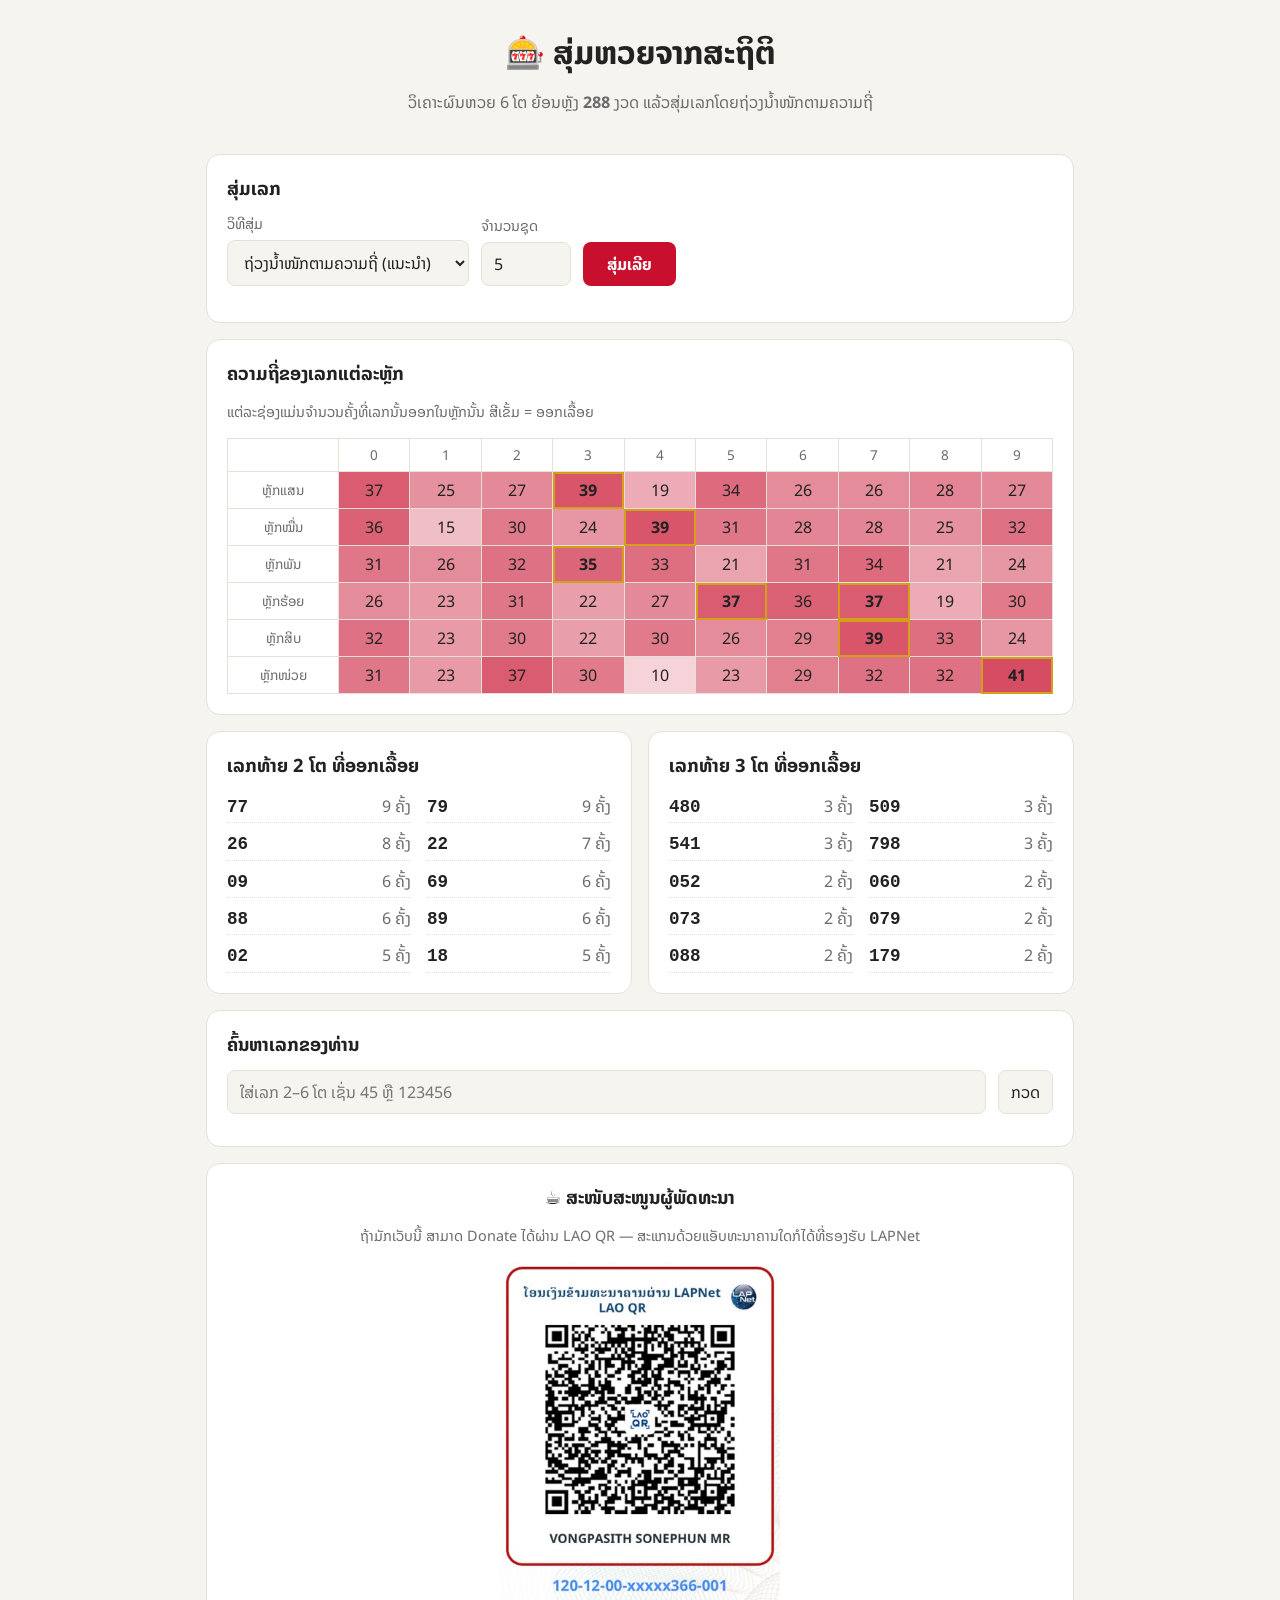
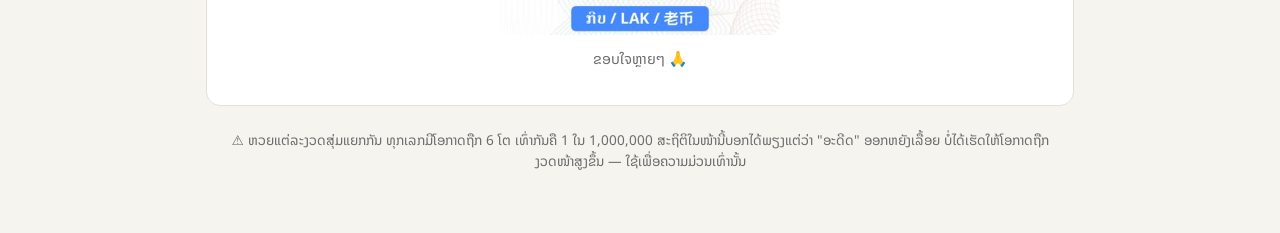
==== index.html @ ece2d4e1 "Remove in-page result editing Co-Authored-By: Claude Opus 5.5 <noreply@anthropic.com>" ====
<!doctype html>
<html lang="lo">
<head>
  <meta charset="utf-8">
  <meta name="viewport" content="width=device-width, initial-scale=1">
  <title>ສຸ່ມຫວຍຈາກສະຖິຕິ</title>
  <link rel="preconnect" href="https://fonts.googleapis.com">
  <link rel="stylesheet" href="https://fonts.googleapis.com/css2?family=Noto+Sans+Lao:wght@400;700&display=swap">
  <link rel="stylesheet" href="style.css?v=202610221130">
</head>
<body>
  <header>
    <h1>🎰 ສຸ່ມຫວຍຈາກສະຖິຕິ</h1>
    <p class="sub">ວິເຄາະຜົນຫວຍ 6 ໂຕ ຍ້ອນຫຼັງ <b id="drawCount">0</b> ງວດ ແລ້ວສຸ່ມເລກໂດຍຖ່ວງນ້ຳໜັກຕາມຄວາມຖີ່</p>
  </header>

  <main>
    <section class="card">
      <h2>ສຸ່ມເລກ</h2>
      <div class="controls">
        <label>ວິທີສຸ່ມ
          <select id="mode">
            <option value="weighted">ຖ່ວງນ້ຳໜັກຕາມຄວາມຖີ່ (ແນະນຳ)</option>
            <option value="hot">ເລກຮ້ອນ (ເນັ້ນເລກທີ່ອອກເລື້ອຍ)</option>
            <option value="cold">ເລກເຢັນ (ເນັ້ນເລກທີ່ບໍ່ຄ່ອຍອອກ)</option>
            <option value="uniform">ສຸ່ມລ້ວນ (ບໍ່ໃຊ້ສະຖິຕິ)</option>
          </select>
        </label>
        <label>ຈຳນວນຊຸດ
          <input id="count" type="number" min="1" max="50" value="5">
        </label>
        <button id="generate" class="primary">ສຸ່ມເລີຍ</button>
      </div>
      <div id="results" class="results"></div>
    </section>

    <section class="card">
      <h2>ຄວາມຖີ່ຂອງເລກແຕ່ລະຫຼັກ</h2>
      <p class="hint">ແຕ່ລະຊ່ອງແມ່ນຈຳນວນຄັ້ງທີ່ເລກນັ້ນອອກໃນຫຼັກນັ້ນ ສີເຂັ້ມ = ອອກເລື້ອຍ</p>
      <div class="table-wrap"><table id="heatmap"></table></div>
    </section>

    <section class="grid2">
      <div class="card">
        <h2>ເລກທ້າຍ 2 ໂຕ ທີ່ອອກເລື້ອຍ</h2>
        <ol id="top2" class="toplist"></ol>
      </div>
      <div class="card">
        <h2>ເລກທ້າຍ 3 ໂຕ ທີ່ອອກເລື້ອຍ</h2>
        <ol id="top3" class="toplist"></ol>
      </div>
    </section>

    <section class="card">
      <h2>ຄົ້ນຫາເລກຂອງທ່ານ</h2>
      <div class="controls">
        <input id="lookup" inputmode="numeric" maxlength="6" placeholder="ໃສ່ເລກ 2–6 ໂຕ ເຊັ່ນ 45 ຫຼື 123456">
        <button id="lookupBtn">ກວດ</button>
      </div>
      <div id="lookupResult" class="lookup"></div>
    </section>

    <section class="card donate">
      <h2>☕ ສະໜັບສະໜູນຜູ້ພັດທະນາ</h2>
      <p class="hint">ຖ້າມັກເວັບນີ້ ສາມາດ Donate ໄດ້ຜ່ານ LAO QR — ສະແກນດ້ວຍແອັບທະນາຄານໃດກໍໄດ້ທີ່ຮອງຮັບ LAPNet</p>
      <img src="img/donate-qr.png" alt="QR Donate - VONGPASITH SONEPHUN (BCEL, LAK)" width="384" height="511" loading="lazy">
      <p class="hint">ຂອບໃຈຫຼາຍໆ 🙏</p>
    </section>

    <p class="disclaimer">
      ⚠️ ຫວຍແຕ່ລະງວດສຸ່ມແຍກກັນ ທຸກເລກມີໂອກາດຖືກ 6 ໂຕ ເທົ່າກັນຄື 1 ໃນ 1,000,000
      ສະຖິຕິໃນໜ້ານີ້ບອກໄດ້ພຽງແຕ່ວ່າ "ອະດີດ" ອອກຫຍັງເລື້ອຍ ບໍ່ໄດ້ເຮັດໃຫ້ໂອກາດຖືກງວດໜ້າສູງຂຶ້ນ — ໃຊ້ເພື່ອຄວາມມ່ວນເທົ່ານັ້ນ
    </p>
  </main>

  <script src="data.js?v=202610221130"></script>
  <script src="app.js?v=202610221130"></script>
</body>
</html>
---- style.css ----
:root {
  --bg: #f6f4ef;
  --card: #ffffff;
  --text: #222;
  --muted: #6b6b6b;
  --accent: #c8102e;
  --gold: #d4a017;
  --border: #e5e1d8;
  --heat: 200, 16, 46; /* ສີແດງ rgb ໃຊ້ກັບຕາຕະລາງຄວາມຖີ່ */
}
@media (prefers-color-scheme: dark) {
  :root {
    --bg: #15161a;
    --card: #1f2127;
    --text: #eee;
    --muted: #a0a0a0;
    --border: #33363e;
    --heat: 240, 80, 100;
  }
}

* { box-sizing: border-box; }
/* ມືຖືບໍ່ຂະຫຍາຍຕົວໜັງສືເອງຕອນໝຸນຈໍ */
html { -webkit-text-size-adjust: 100%; text-size-adjust: 100%; }
img, table { max-width: 100%; }
body {
  margin: 0;
  font-family: "Noto Sans Lao", "Phetsarath OT", system-ui, sans-serif;
  background: var(--bg);
  color: var(--text);
  line-height: 1.5;
}
header {
  text-align: center;
  padding: 32px 16px 8px;
}
h1 { margin: 0; font-size: clamp(1.4rem, 6vw, 2rem); line-height: 1.3; }
h2 { margin: 0 0 12px; font-size: 1.15rem; }
.sub, .hint { color: var(--muted); }
.hint { font-size: .9rem; }

main { max-width: 900px; margin: 0 auto; padding: 16px; }
.card {
  background: var(--card);
  border: 1px solid var(--border);
  border-radius: 14px;
  padding: 20px;
  margin-bottom: 16px;
}
.grid2 { display: grid; grid-template-columns: 1fr 1fr; gap: 16px; }
.grid2 .card { margin-bottom: 0; }
.grid2 { margin-bottom: 16px; }
@media (max-width: 640px) { .grid2 { grid-template-columns: 1fr; } }

.controls { display: flex; flex-wrap: wrap; gap: 12px; align-items: flex-end; }
.controls label { display: flex; flex-direction: column; font-size: .9rem; color: var(--muted); gap: 4px; }
select, input, textarea, button {
  font: inherit;
  font-size: 16px; /* ນ້ອຍກວ່ານີ້ iPhone ຈະຊູມໜ້າເວັບເອງຕອນແຕະຊ່ອງພິມ */
  padding: 8px 12px;
  min-height: 44px; /* ປຸ່ມໃຫຍ່ພໍໃຫ້ນິ້ວກົດງ່າຍ */
  border-radius: 8px;
  border: 1px solid var(--border);
  background: var(--bg);
  color: var(--text);
}
input[type=number] { width: 90px; }
#lookup { flex: 1; min-width: 0; }
textarea { width: 100%; font-family: ui-monospace, monospace; margin: 8px 0; }
button { cursor: pointer; }
button.primary {
  background: var(--accent);
  color: #fff;
  border: none;
  font-weight: bold;
  padding: 10px 24px;
}
button:active { transform: scale(.97); }

.results { display: grid; gap: 10px; margin-top: 16px; }
.ticket {
  display: flex;
  align-items: center;
  justify-content: space-between;
  gap: 12px;
  flex-wrap: wrap;
  padding: 12px 16px;
  border: 2px dashed var(--gold);
  border-radius: 10px;
  animation: pop .3s ease;
}
.ticket .num {
  font-family: ui-monospace, monospace;
  font-size: 2rem;
  font-weight: bold;
  letter-spacing: .25em;
  color: var(--accent);
}
.ticket .meta { font-size: .85rem; color: var(--muted); text-align: right; }
@keyframes pop { from { opacity: 0; transform: translateY(6px); } }

.table-wrap { overflow-x: auto; }
#heatmap { border-collapse: collapse; width: 100%; text-align: center; font-variant-numeric: tabular-nums; }
#heatmap th, #heatmap td { padding: 6px 4px; border: 1px solid var(--border); min-width: 36px; }
#heatmap th { font-weight: normal; color: var(--muted); font-size: .85rem; }
#heatmap td.top { outline: 2px solid var(--gold); outline-offset: -2px; font-weight: bold; }

.toplist { margin: 0; padding-left: 0; list-style: none; display: grid; grid-template-columns: repeat(2, 1fr); gap: 6px 16px; }
.toplist li { display: flex; justify-content: space-between; border-bottom: 1px dotted var(--border); padding: 2px 0; }
.toplist b { font-family: ui-monospace, monospace; font-size: 1.1rem; }
.toplist span { color: var(--muted); }

.lookup { margin-top: 12px; }
.lookup ul { margin: 6px 0; padding-left: 20px; }

.disclaimer {
  font-size: .85rem;
  color: var(--muted);
  text-align: center;
  padding: 8px 16px 32px;
}

/* ---------- ມືຖື: ຈໍແຄບ ---------- */
@media (max-width: 600px) {
  header { padding: 20px 12px 4px; }
  .sub { font-size: .9rem; }
  main { padding: 12px; }
  .card { padding: 14px; border-radius: 12px; margin-bottom: 12px; }
  .grid2 { gap: 12px; margin-bottom: 12px; }

  /* ຊ່ອງເລືອກ ແລະ ປຸ່ມ ເຕັມຄວາມກວ້າງ ກົດງ່າຍ */
  .controls { gap: 10px; }
  .controls label { flex: 1 1 140px; }
  .controls label:has(select) { flex-basis: 100%; }
  .controls label select, .controls label input { width: 100%; }
  .controls button.primary { flex: 1 1 100%; }

  /* ເລກທີ່ສຸ່ມໄດ້: ເລກໃຫຍ່ຢູ່ເທິງ ລາຍລະອຽດຢູ່ລຸ່ມ */
  .ticket { flex-direction: column; align-items: flex-start; gap: 4px; padding: 10px 12px; }
  .ticket .num { font-size: clamp(1.6rem, 9vw, 2rem); letter-spacing: .18em; }
  .ticket .meta { text-align: left; font-size: .8rem; }

  /* ຕາຕະລາງຄວາມຖີ່ 11 ຖັນ: ບີບໃຫ້ພໍດີຈໍ ບໍ່ຕ້ອງເລື່ອນຂ້າງ (ຂະໜາດຕົວເລກຕາມຄວາມກວ້າງຈໍ) */
  .table-wrap { overflow-x: hidden; margin: 0 -6px; }
  #heatmap { table-layout: fixed; width: 100%; font-size: clamp(9px, 3vw, 13px); }
  #heatmap th, #heatmap td { min-width: 0; padding: 5px 0; overflow: hidden; }
  #heatmap th:first-child { width: 13%; font-size: clamp(8px, 2.4vw, 11px); line-height: 1.15; word-break: break-word; }
  #heatmap td.top { outline-width: 1.5px; }

  .toplist { gap: 4px 12px; }
  .toplist b { font-size: 1rem; }
}

.donate { text-align: center; }
.donate img {
  display: block;
  width: 100%;
  max-width: 280px;
  height: auto;
  margin: 12px auto;
  border-radius: 12px;
  background: #fff;
}
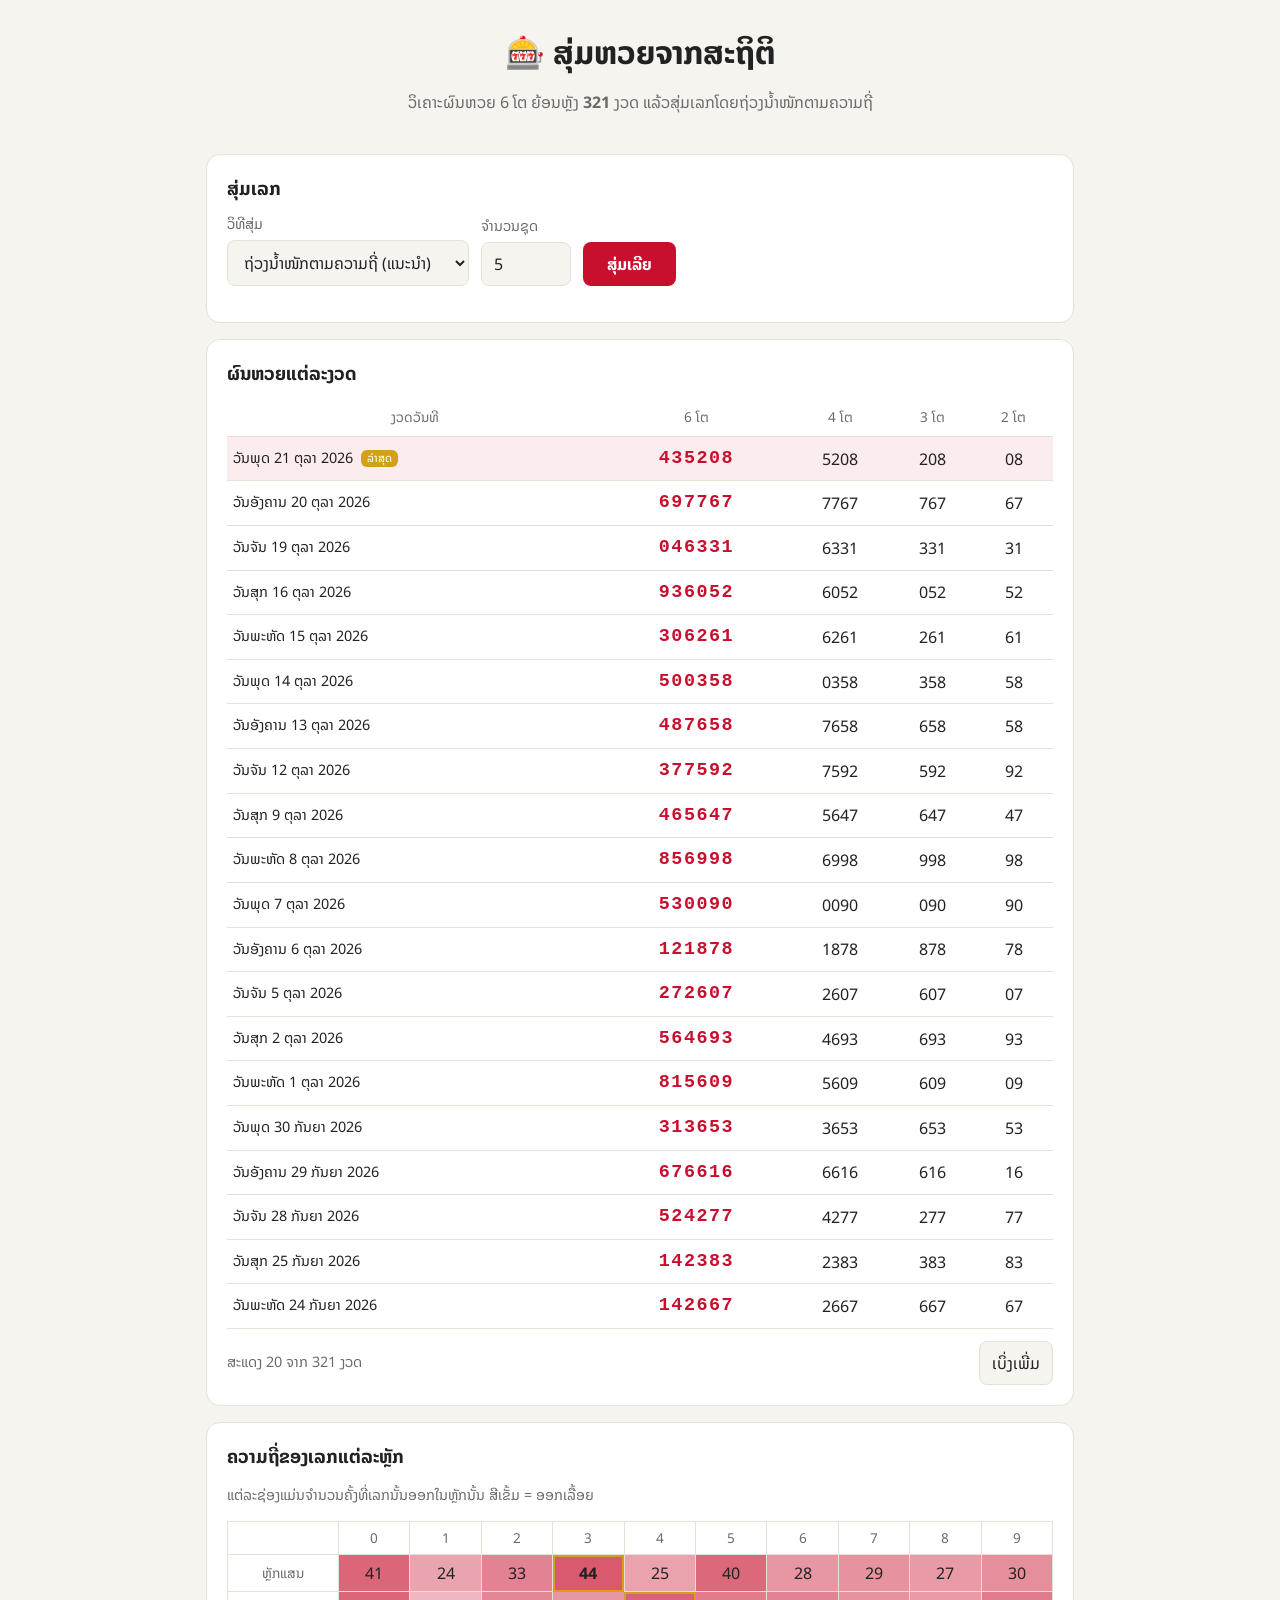
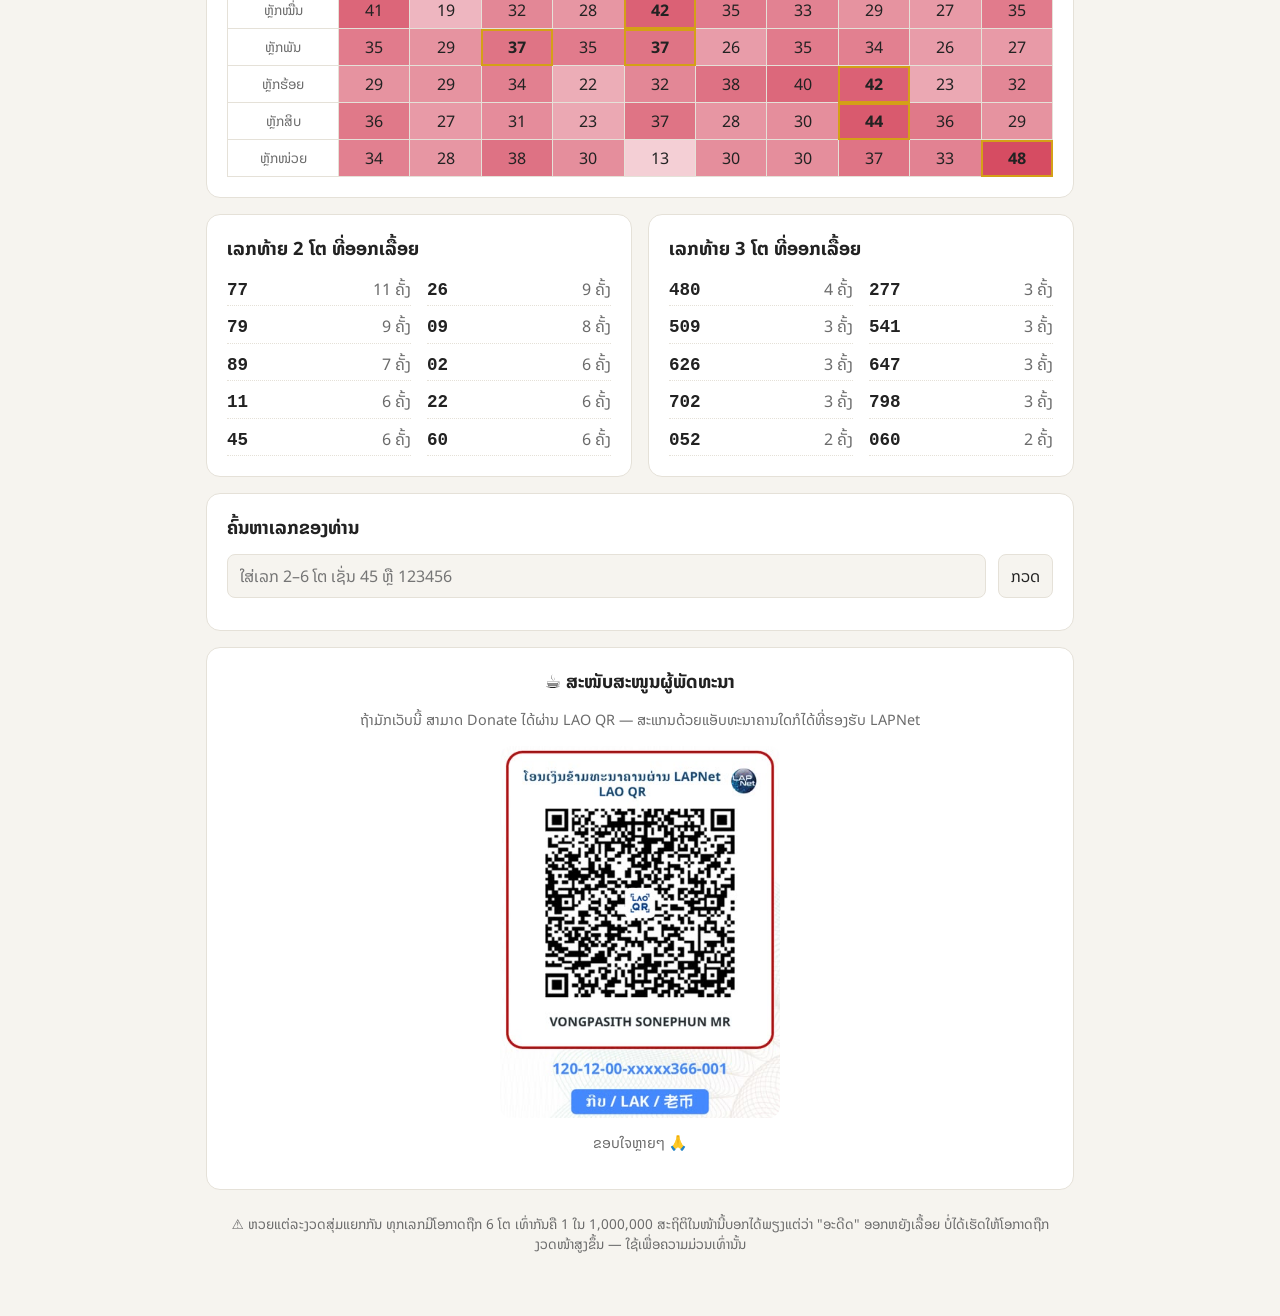
==== commit 65ed747e: "Show results for each draw with dates Rebuild lotto_result from kapook with draw dates (321 draws). " ====
--- a/index.html
+++ b/index.html
@@ -4,9 +4,20 @@
   <meta charset="utf-8">
   <meta name="viewport" content="width=device-width, initial-scale=1">
   <title>ສຸ່ມຫວຍຈາກສະຖິຕິ</title>
+  <meta name="description" content="ວິເຄາະຜົນຫວຍລາວ 6 ໂຕ ຍ້ອນຫຼັງ ແລ້ວສຸ່ມເລກໂດຍຖ່ວງນ້ຳໜັກຕາມຄວາມຖີ່ · ເລກຮ້ອນ · ເລກເຢັນ">
+  <!-- ຮູບ ແລະ ຂໍ້ຄວາມທີ່ສະແດງເວລາແຊຣ໌ລິ້ງ (Facebook, Messenger, LINE, WhatsApp) -->
+  <meta property="og:type" content="website">
+  <meta property="og:url" content="https://lotto-ramdom.online/">
+  <meta property="og:title" content="ສຸ່ມຫວຍຈາກສະຖິຕິ">
+  <meta property="og:description" content="ວິເຄາະຜົນຫວຍລາວ 6 ໂຕ ຍ້ອນຫຼັງ ແລ້ວສຸ່ມເລກໂດຍຖ່ວງນ້ຳໜັກຕາມຄວາມຖີ່ · ເລກຮ້ອນ · ເລກເຢັນ">
+  <meta property="og:image" content="https://lotto-ramdom.online/img/og-image.png">
+  <meta property="og:image:width" content="1200">
+  <meta property="og:image:height" content="630">
+  <meta property="og:image:alt" content="ສຸ່ມຫວຍຈາກສະຖິຕິ">
+  <meta name="twitter:card" content="summary_large_image">
   <link rel="preconnect" href="https://fonts.googleapis.com">
   <link rel="stylesheet" href="https://fonts.googleapis.com/css2?family=Noto+Sans+Lao:wght@400;700&display=swap">
-  <link rel="stylesheet" href="style.css?v=202610221130">
+  <link rel="stylesheet" href="style.css?v=202610221200">
 </head>
 <body>
   <header>
@@ -32,6 +43,22 @@
         <button id="generate" class="primary">ສຸ່ມເລີຍ</button>
       </div>
       <div id="results" class="results"></div>
+    </section>
+
+    <section class="card">
+      <h2>ຜົນຫວຍແຕ່ລະງວດ</h2>
+      <div class="table-wrap">
+        <table class="history">
+          <thead>
+            <tr><th>ງວດວັນທີ</th><th>6 ໂຕ</th><th>4 ໂຕ</th><th>3 ໂຕ</th><th>2 ໂຕ</th></tr>
+          </thead>
+          <tbody id="historyBody"></tbody>
+        </table>
+      </div>
+      <div class="history-foot">
+        <span id="historyInfo" class="hint"></span>
+        <button id="historyMore">ເບິ່ງເພີ່ມ</button>
+      </div>
     </section>
 
     <section class="card">
@@ -73,7 +100,7 @@
     </p>
   </main>
 
-  <script src="data.js?v=202610221130"></script>
-  <script src="app.js?v=202610221130"></script>
+  <script src="data.js?v=202610221200"></script>
+  <script src="app.js?v=202610221200"></script>
 </body>
 </html>
--- a/style.css
+++ b/style.css
@@ -161,3 +161,22 @@
   border-radius: 12px;
   background: #fff;
 }
+
+/* ---------- ຜົນຫວຍແຕ່ລະງວດ ---------- */
+.history { width: 100%; border-collapse: collapse; font-variant-numeric: tabular-nums; }
+.history th, .history td { padding: 8px 6px; border-bottom: 1px solid var(--border); text-align: center; }
+.history th { font-weight: normal; color: var(--muted); font-size: .85rem; }
+.history td.date { text-align: left; white-space: nowrap; font-size: .9rem; }
+.history td.n6 { font-family: ui-monospace, monospace; font-weight: bold; font-size: 1.15rem; letter-spacing: .08em; color: var(--accent); }
+.history tr.latest { background: rgba(var(--heat), .08); }
+.history .badge { display: inline-block; margin-left: 4px; padding: 0 6px; border-radius: 6px; background: var(--gold); color: #fff; font-size: .7rem; vertical-align: middle; }
+.history-foot { display: flex; justify-content: space-between; align-items: center; gap: 12px; margin-top: 12px; flex-wrap: wrap; }
+
+@media (max-width: 600px) {
+  /* ຈໍແຄບ: ເຊື່ອງ 4 ໂຕ ແລະ 3 ໂຕ ໃຫ້ພໍດີຈໍ (ຍັງເຫັນໃນເລກ 6 ໂຕ) */
+  .history th:nth-child(3), .history td:nth-child(3),
+  .history th:nth-child(4), .history td:nth-child(4) { display: none; }
+  .history td.date { white-space: normal; font-size: .8rem; }
+  .history td.n6 { font-size: 1.05rem; }
+  .history-foot button { flex: 1 1 100%; }
+}
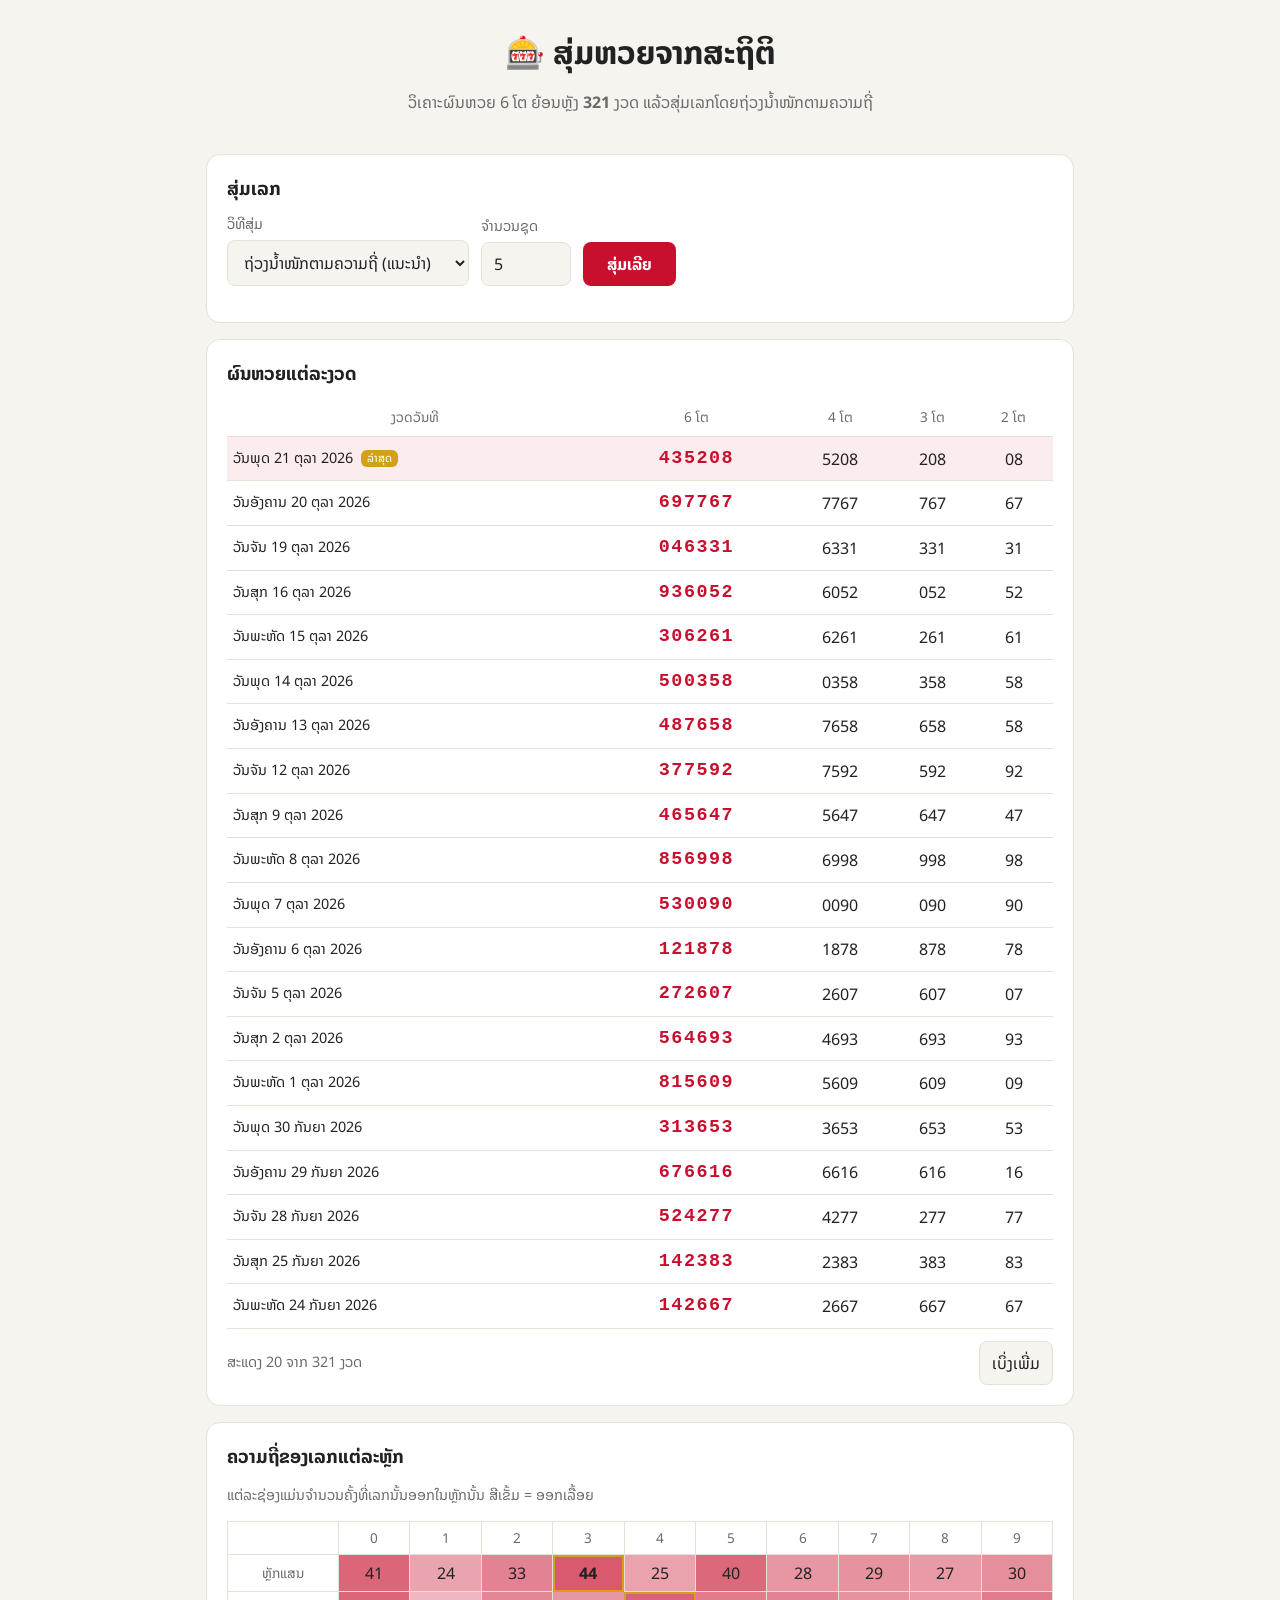
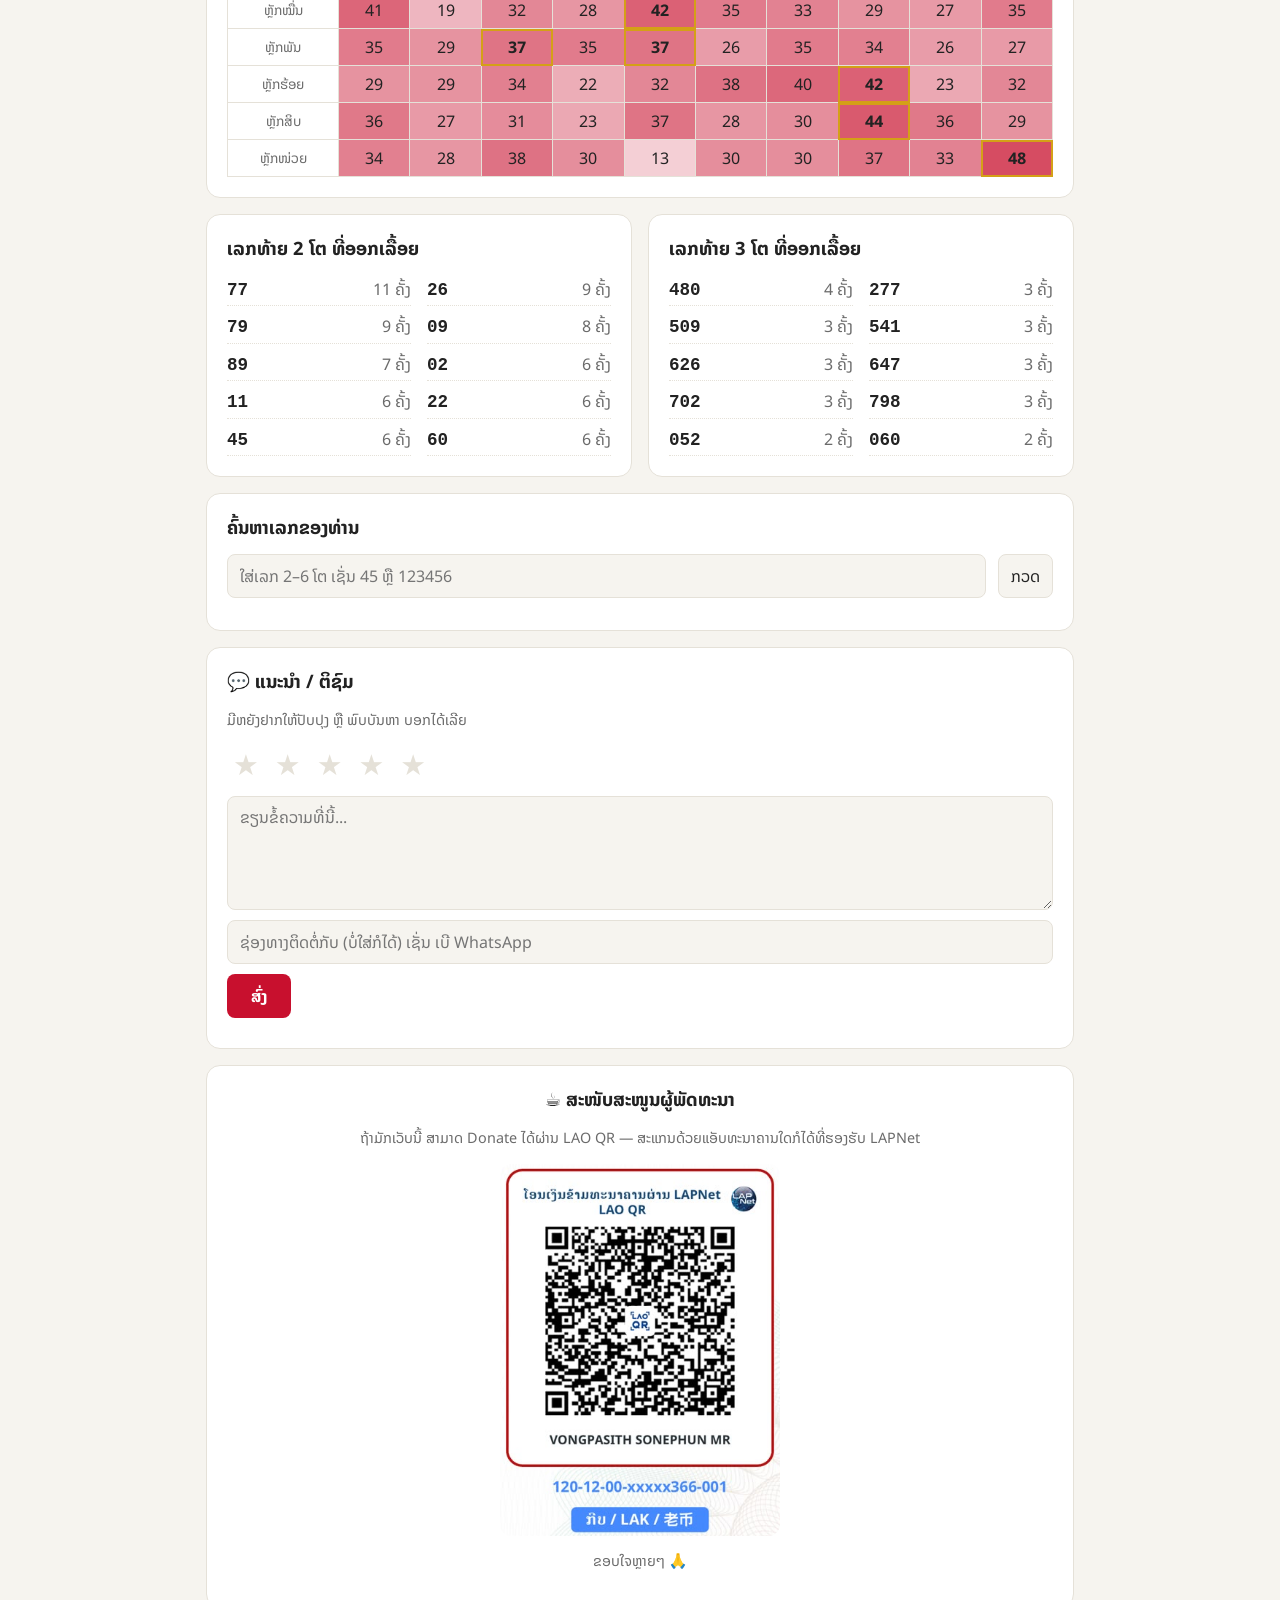
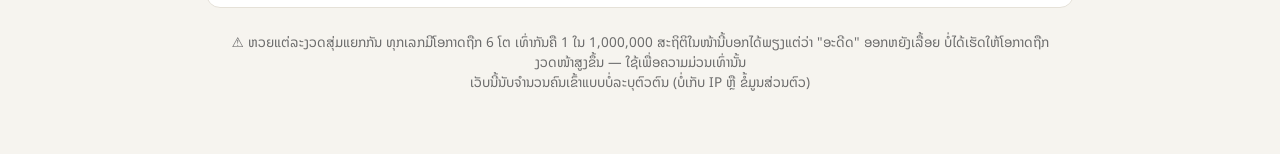
==== commit c504869a: "Add feedback form, visitor stats, and admin page - feedback.js: feedback form on the site + anonymou" ====
--- a/index.html
+++ b/index.html
@@ -17,7 +17,7 @@
   <meta name="twitter:card" content="summary_large_image">
   <link rel="preconnect" href="https://fonts.googleapis.com">
   <link rel="stylesheet" href="https://fonts.googleapis.com/css2?family=Noto+Sans+Lao:wght@400;700&display=swap">
-  <link rel="stylesheet" href="style.css?v=202610221200">
+  <link rel="stylesheet" href="style.css?v=202610221300">
 </head>
 <body>
   <header>
@@ -87,6 +87,26 @@
       <div id="lookupResult" class="lookup"></div>
     </section>
 
+    <section class="card">
+      <h2>💬 ແນະນຳ / ຕິຊົມ</h2>
+      <p class="hint">ມີຫຍັງຢາກໃຫ້ປັບປຸງ ຫຼື ພົບບັນຫາ ບອກໄດ້ເລີຍ</p>
+      <form id="feedbackForm" class="feedback" novalidate>
+        <div class="stars" role="radiogroup" aria-label="ໃຫ້ຄະແນນ">
+          <button type="button" data-v="1" aria-label="1 ດາວ">★</button>
+          <button type="button" data-v="2" aria-label="2 ດາວ">★</button>
+          <button type="button" data-v="3" aria-label="3 ດາວ">★</button>
+          <button type="button" data-v="4" aria-label="4 ດາວ">★</button>
+          <button type="button" data-v="5" aria-label="5 ດາວ">★</button>
+        </div>
+        <textarea id="fbMessage" rows="4" maxlength="2000" placeholder="ຂຽນຂໍ້ຄວາມທີ່ນີ້..." required></textarea>
+        <input id="fbContact" maxlength="200" placeholder="ຊ່ອງທາງຕິດຕໍ່ກັບ (ບໍ່ໃສ່ກໍໄດ້) ເຊັ່ນ ເບີ WhatsApp">
+        <!-- ກັບດັກ bot: ຄົນບໍ່ເຫັນຊ່ອງນີ້ -->
+        <input name="website" id="fbWebsite" tabindex="-1" autocomplete="off" class="hp" aria-hidden="true">
+        <button type="submit" class="primary">ສົ່ງ</button>
+        <span id="fbStatus" class="hint" role="status"></span>
+      </form>
+    </section>
+
     <section class="card donate">
       <h2>☕ ສະໜັບສະໜູນຜູ້ພັດທະນາ</h2>
       <p class="hint">ຖ້າມັກເວັບນີ້ ສາມາດ Donate ໄດ້ຜ່ານ LAO QR — ສະແກນດ້ວຍແອັບທະນາຄານໃດກໍໄດ້ທີ່ຮອງຮັບ LAPNet</p>
@@ -97,10 +117,12 @@
     <p class="disclaimer">
       ⚠️ ຫວຍແຕ່ລະງວດສຸ່ມແຍກກັນ ທຸກເລກມີໂອກາດຖືກ 6 ໂຕ ເທົ່າກັນຄື 1 ໃນ 1,000,000
       ສະຖິຕິໃນໜ້ານີ້ບອກໄດ້ພຽງແຕ່ວ່າ "ອະດີດ" ອອກຫຍັງເລື້ອຍ ບໍ່ໄດ້ເຮັດໃຫ້ໂອກາດຖືກງວດໜ້າສູງຂຶ້ນ — ໃຊ້ເພື່ອຄວາມມ່ວນເທົ່ານັ້ນ
+      <br>ເວັບນີ້ນັບຈຳນວນຄົນເຂົ້າແບບບໍ່ລະບຸຕົວຕົນ (ບໍ່ເກັບ IP ຫຼື ຂໍ້ມູນສ່ວນຕົວ)
     </p>
   </main>
 
-  <script src="data.js?v=202610221200"></script>
-  <script src="app.js?v=202610221200"></script>
+  <script src="data.js?v=202610221300"></script>
+  <script src="app.js?v=202610221300"></script>
+  <script src="feedback.js?v=202610221300"></script>
 </body>
 </html>
--- a/style.css
+++ b/style.css
@@ -180,3 +180,14 @@
   .history td.n6 { font-size: 1.05rem; }
   .history-foot button { flex: 1 1 100%; }
 }
+
+/* ---------- feedback ---------- */
+.feedback { display: grid; gap: 10px; }
+.feedback textarea { font-family: inherit; margin: 0; resize: vertical; }
+.feedback input { width: 100%; }
+.feedback .hp { position: absolute; left: -9999px; width: 1px; height: 1px; opacity: 0; }
+.feedback button.primary { justify-self: start; }
+.stars { display: flex; gap: 4px; }
+.stars button { min-height: 40px; padding: 0 6px; border: none; background: none; font-size: 1.8rem; line-height: 1; color: var(--border); }
+.stars button.on { color: var(--gold); }
+@media (max-width: 600px) { .feedback button.primary { justify-self: stretch; } }
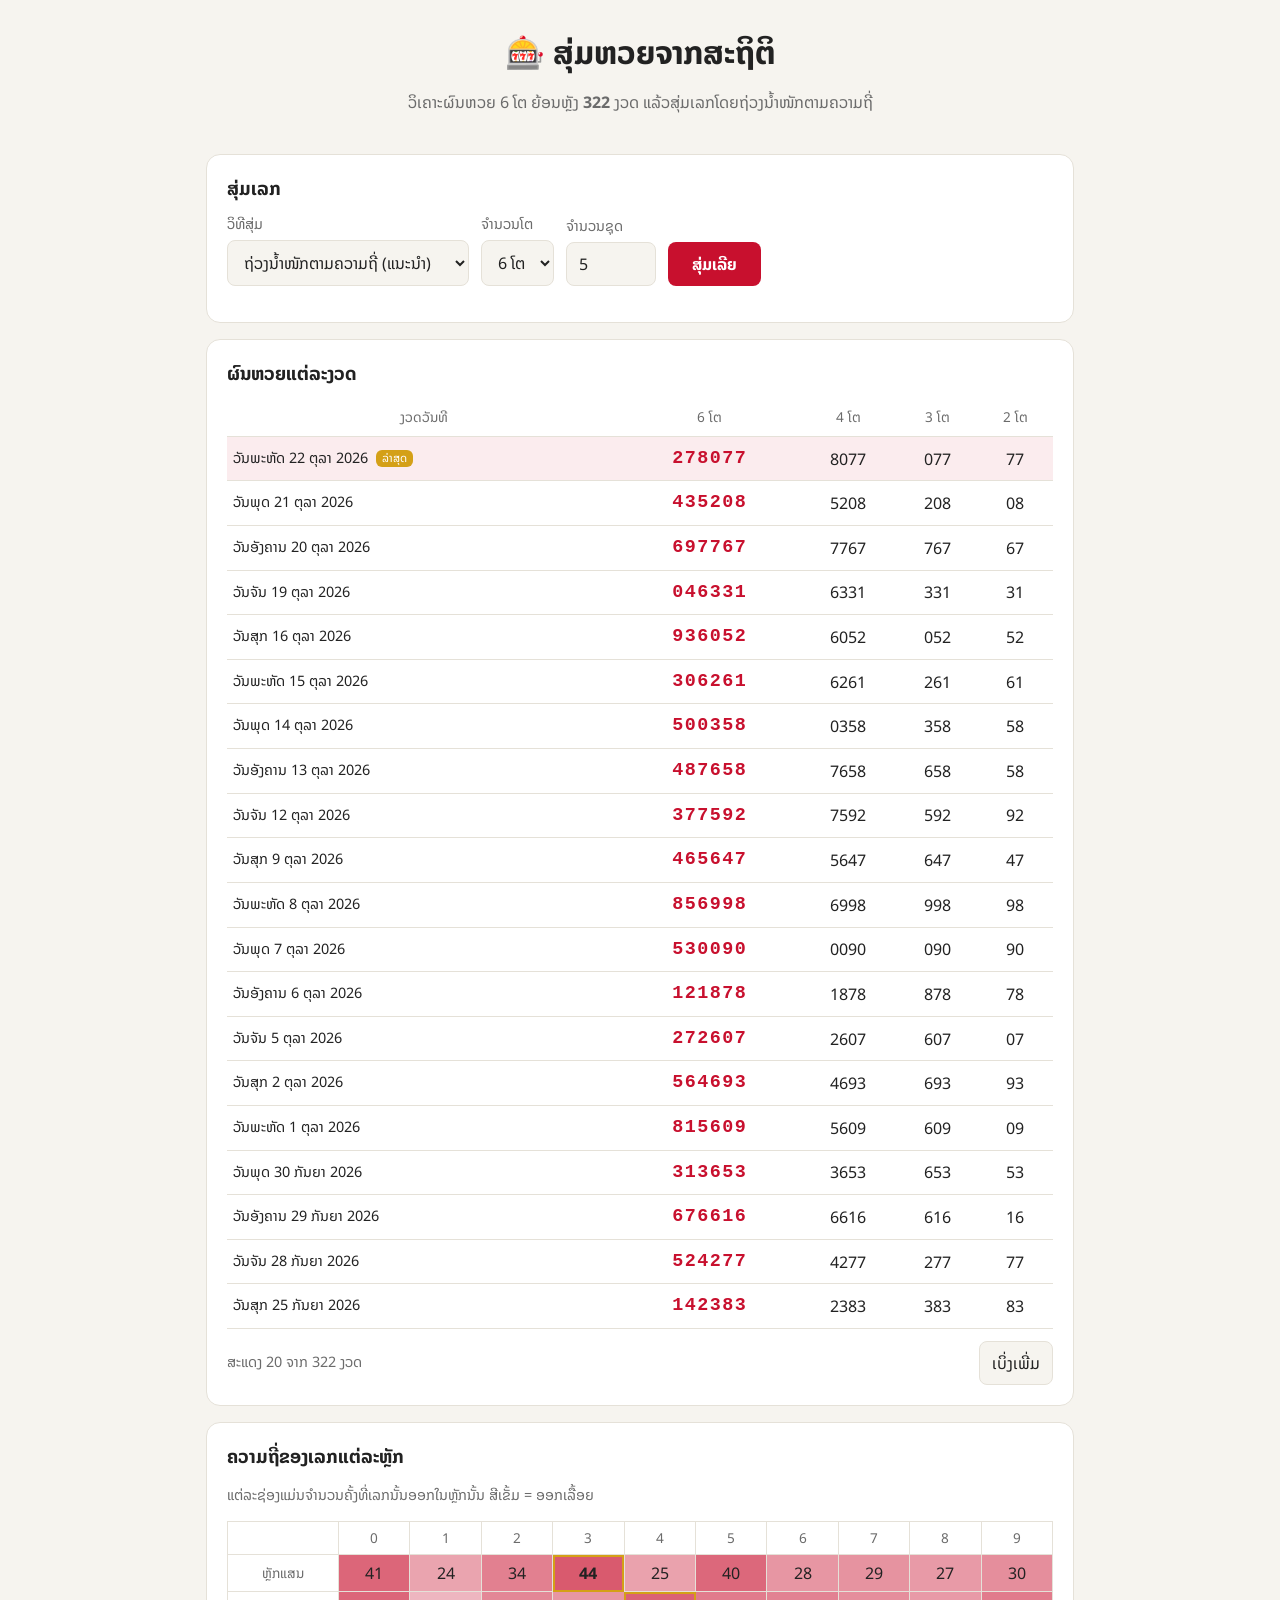
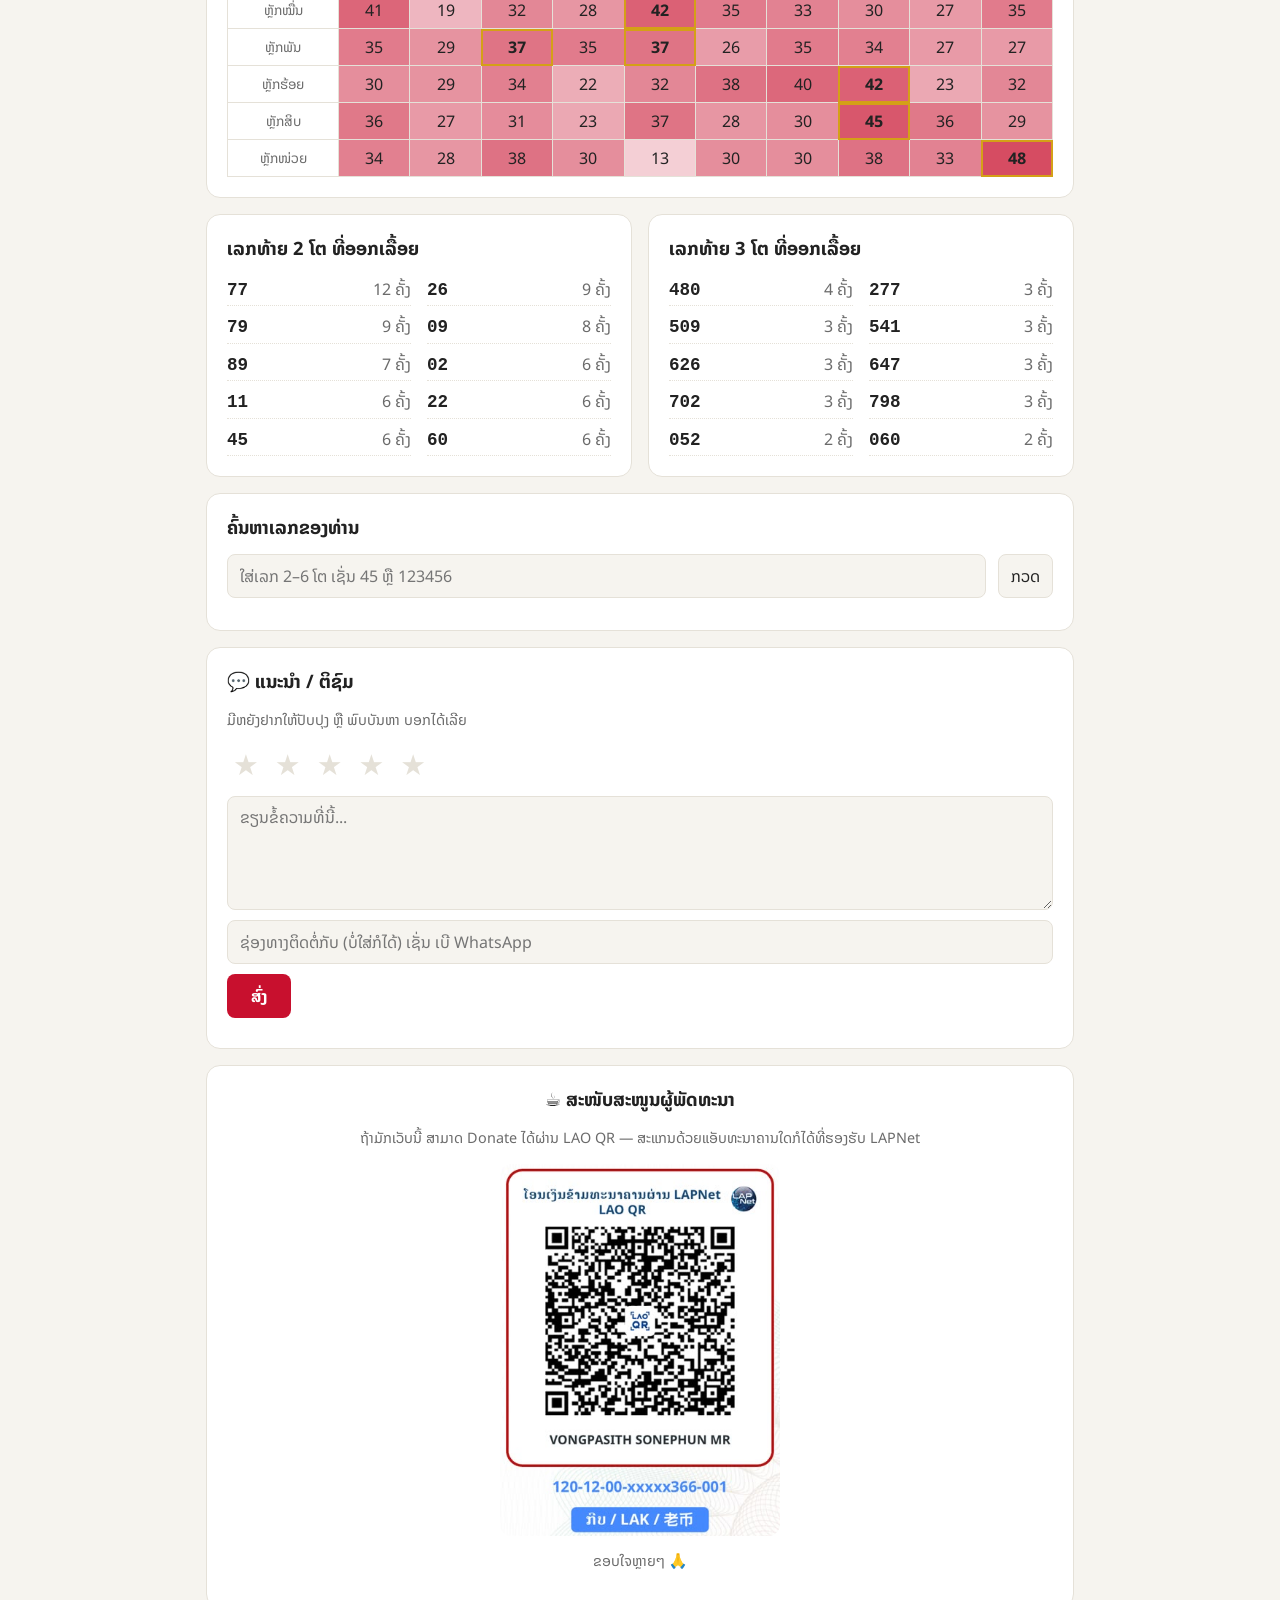
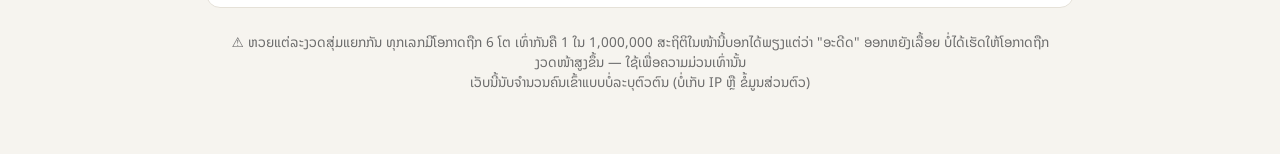
==== commit 7436f2bf: "Let users generate 2, 3, 4, 5 or 6 digit numbers Shorter numbers are the last N digits of the 6-digi" ====
--- a/index.html
+++ b/index.html
@@ -35,6 +35,15 @@
             <option value="hot">ເລກຮ້ອນ (ເນັ້ນເລກທີ່ອອກເລື້ອຍ)</option>
             <option value="cold">ເລກເຢັນ (ເນັ້ນເລກທີ່ບໍ່ຄ່ອຍອອກ)</option>
             <option value="uniform">ສຸ່ມລ້ວນ (ບໍ່ໃຊ້ສະຖິຕິ)</option>
+          </select>
+        </label>
+        <label>ຈຳນວນໂຕ
+          <select id="digits">
+            <option value="2">2 ໂຕ</option>
+            <option value="3">3 ໂຕ</option>
+            <option value="4">4 ໂຕ</option>
+            <option value="5">5 ໂຕ</option>
+            <option value="6" selected>6 ໂຕ</option>
           </select>
         </label>
         <label>ຈຳນວນຊຸດ
@@ -122,7 +131,7 @@
   </main>
 
   <script src="data.js?v=202610221300"></script>
-  <script src="app.js?v=202610221300"></script>
-  <script src="feedback.js?v=202610221300"></script>
+  <script src="app.js?v=202610231000"></script>
+  <script src="feedback.js?v=202610221700"></script>
 </body>
 </html>
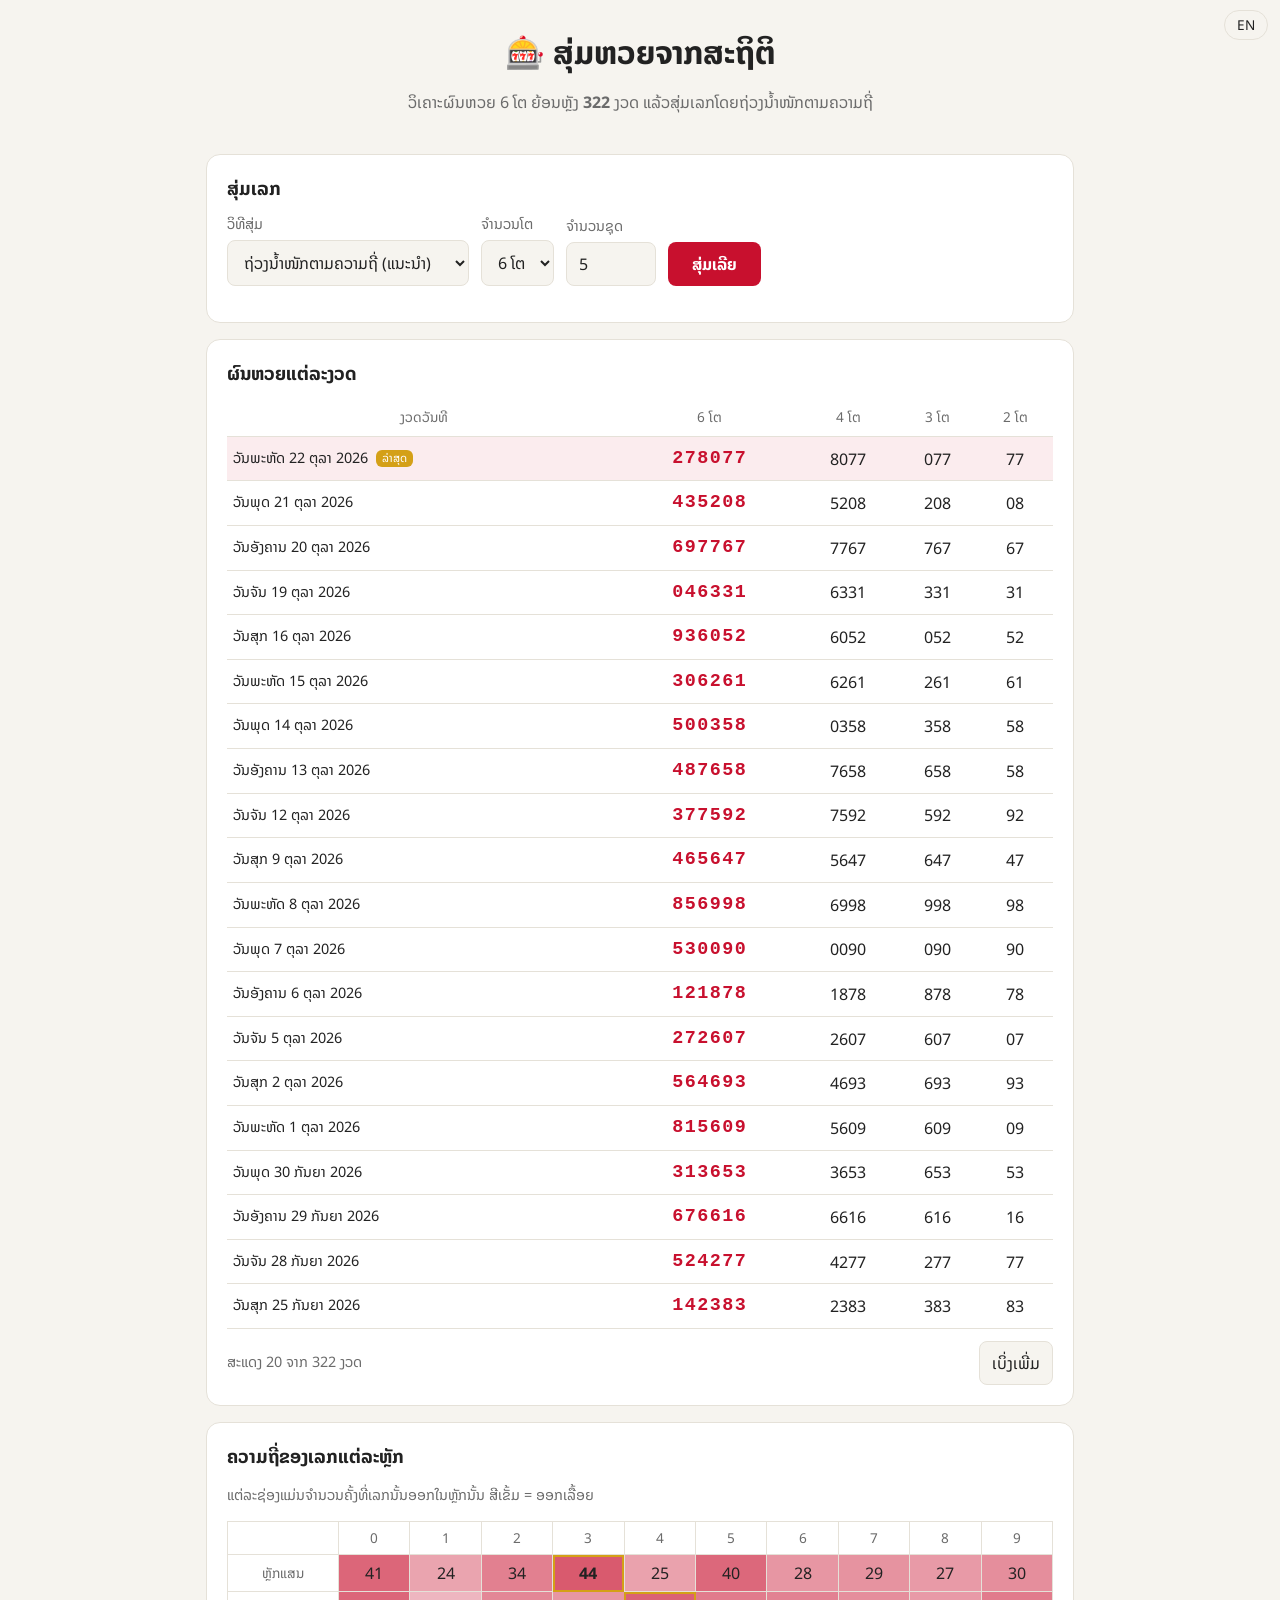
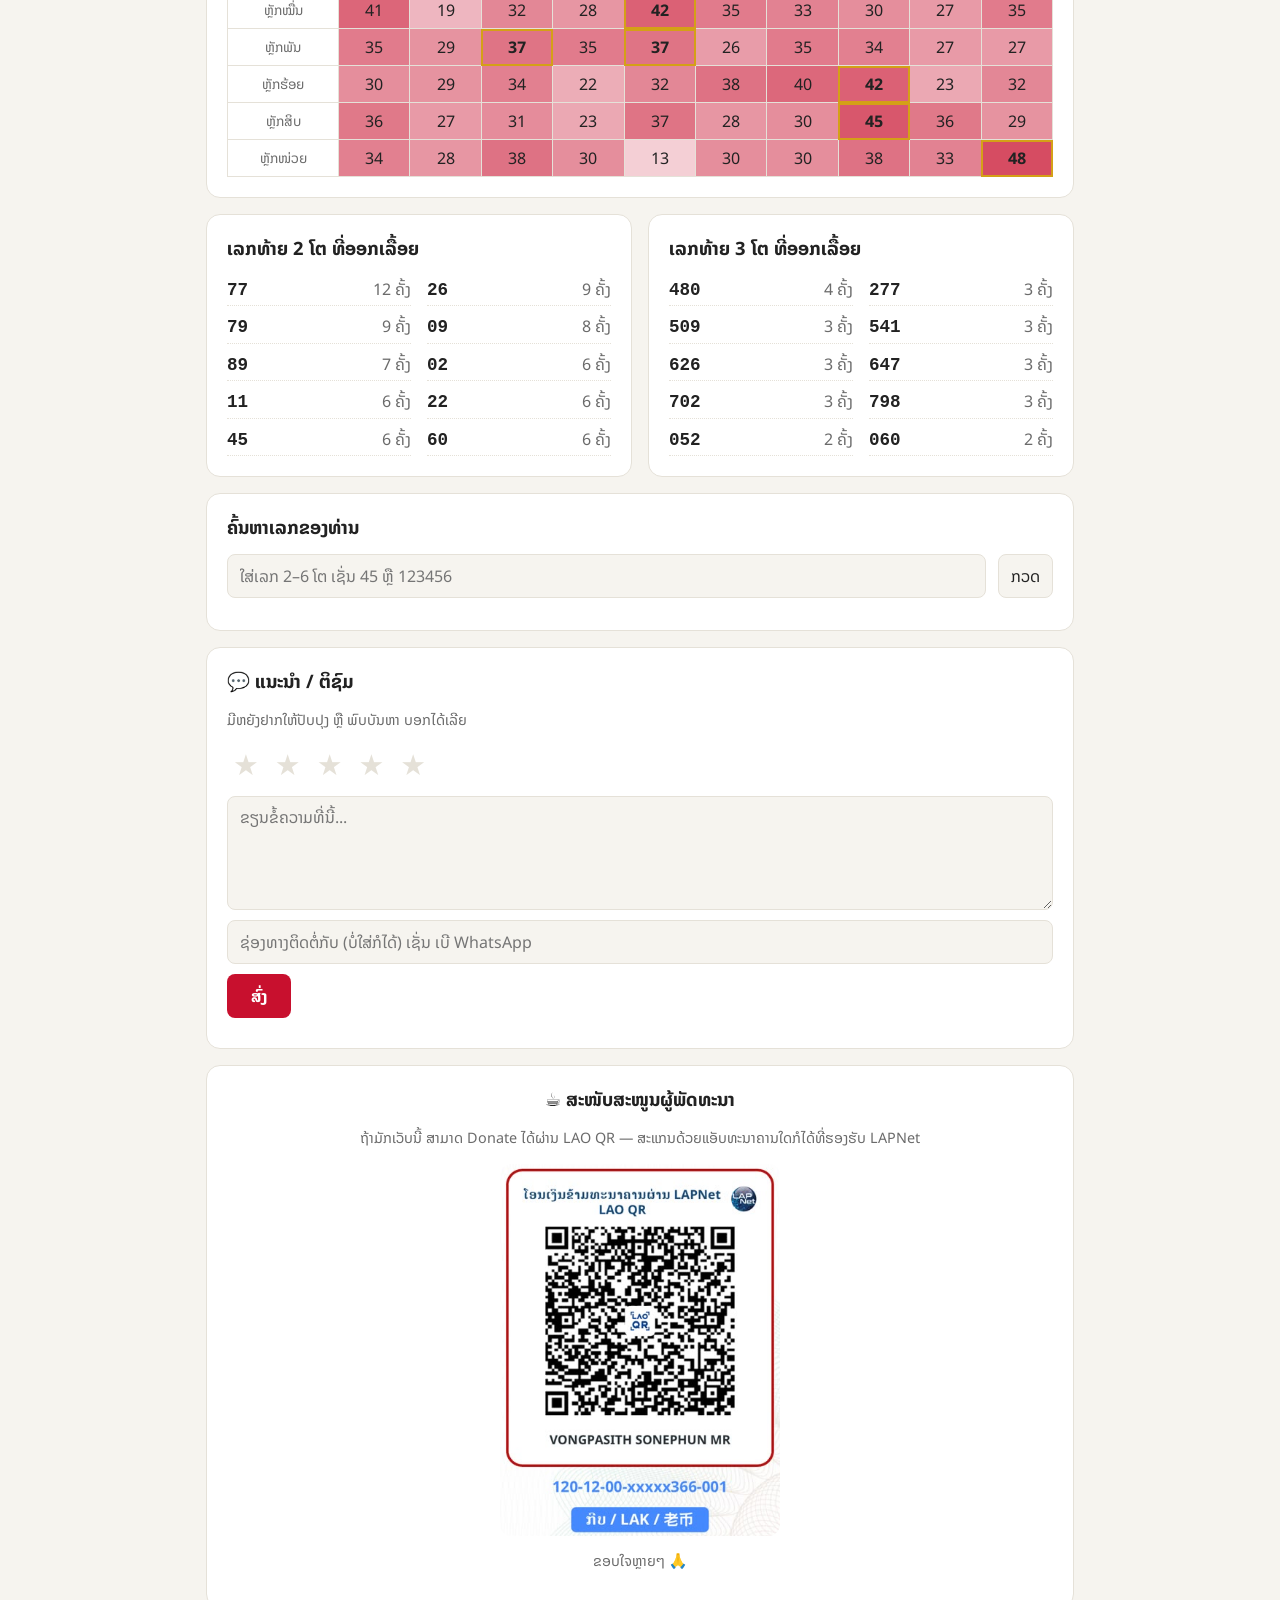
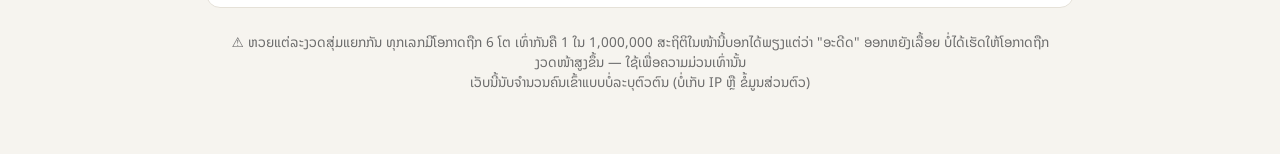
==== commit 3ebddaa6: "Add English: language switch (ລາວ / EN), ?lang=en links All page text lives in i18n.js; switching re" ====
--- a/index.html
+++ b/index.html
@@ -17,113 +17,114 @@
   <meta name="twitter:card" content="summary_large_image">
   <link rel="preconnect" href="https://fonts.googleapis.com">
   <link rel="stylesheet" href="https://fonts.googleapis.com/css2?family=Noto+Sans+Lao:wght@400;700&display=swap">
-  <link rel="stylesheet" href="style.css?v=202610221300">
+  <link rel="stylesheet" href="style.css?v=202610231100">
 </head>
 <body>
   <header>
-    <h1>🎰 ສຸ່ມຫວຍຈາກສະຖິຕິ</h1>
-    <p class="sub">ວິເຄາະຜົນຫວຍ 6 ໂຕ ຍ້ອນຫຼັງ <b id="drawCount">0</b> ງວດ ແລ້ວສຸ່ມເລກໂດຍຖ່ວງນ້ຳໜັກຕາມຄວາມຖີ່</p>
+    <button id="langBtn" class="lang-btn" type="button">EN</button>
+    <h1 data-i18n="h1">🎰 ສຸ່ມຫວຍຈາກສະຖິຕິ</h1>
+    <p class="sub" id="sub">ວິເຄາະຜົນຫວຍ 6 ໂຕ ຍ້ອນຫຼັງ <b id="drawCount">0</b> ງວດ ແລ້ວສຸ່ມເລກໂດຍຖ່ວງນ້ຳໜັກຕາມຄວາມຖີ່</p>
   </header>
 
   <main>
     <section class="card">
-      <h2>ສຸ່ມເລກ</h2>
+      <h2 data-i18n="genTitle">ສຸ່ມເລກ</h2>
       <div class="controls">
-        <label>ວິທີສຸ່ມ
+        <label><span data-i18n="mode">ວິທີສຸ່ມ</span>
           <select id="mode">
-            <option value="weighted">ຖ່ວງນ້ຳໜັກຕາມຄວາມຖີ່ (ແນະນຳ)</option>
-            <option value="hot">ເລກຮ້ອນ (ເນັ້ນເລກທີ່ອອກເລື້ອຍ)</option>
-            <option value="cold">ເລກເຢັນ (ເນັ້ນເລກທີ່ບໍ່ຄ່ອຍອອກ)</option>
-            <option value="uniform">ສຸ່ມລ້ວນ (ບໍ່ໃຊ້ສະຖິຕິ)</option>
+            <option value="weighted" data-i18n="modeWeighted">ຖ່ວງນ້ຳໜັກຕາມຄວາມຖີ່ (ແນະນຳ)</option>
+            <option value="hot" data-i18n="modeHot">ເລກຮ້ອນ (ເນັ້ນເລກທີ່ອອກເລື້ອຍ)</option>
+            <option value="cold" data-i18n="modeCold">ເລກເຢັນ (ເນັ້ນເລກທີ່ບໍ່ຄ່ອຍອອກ)</option>
+            <option value="uniform" data-i18n="modeUniform">ສຸ່ມລ້ວນ (ບໍ່ໃຊ້ສະຖິຕິ)</option>
           </select>
         </label>
-        <label>ຈຳນວນໂຕ
+        <label><span data-i18n="digits">ຈຳນວນໂຕ</span>
           <select id="digits">
-            <option value="2">2 ໂຕ</option>
-            <option value="3">3 ໂຕ</option>
-            <option value="4">4 ໂຕ</option>
-            <option value="5">5 ໂຕ</option>
-            <option value="6" selected>6 ໂຕ</option>
+            <option value="2" data-i18n-digits="2">2 ໂຕ</option>
+            <option value="3" data-i18n-digits="3">3 ໂຕ</option>
+            <option value="4" data-i18n-digits="4">4 ໂຕ</option>
+            <option value="5" data-i18n-digits="5">5 ໂຕ</option>
+            <option value="6" data-i18n-digits="6" selected>6 ໂຕ</option>
           </select>
         </label>
-        <label>ຈຳນວນຊຸດ
+        <label><span data-i18n="count">ຈຳນວນຊຸດ</span>
           <input id="count" type="number" min="1" max="50" value="5">
         </label>
-        <button id="generate" class="primary">ສຸ່ມເລີຍ</button>
+        <button id="generate" class="primary" data-i18n="generate">ສຸ່ມເລີຍ</button>
       </div>
       <div id="results" class="results"></div>
     </section>
 
     <section class="card">
-      <h2>ຜົນຫວຍແຕ່ລະງວດ</h2>
+      <h2 data-i18n="historyTitle">ຜົນຫວຍແຕ່ລະງວດ</h2>
       <div class="table-wrap">
         <table class="history">
           <thead>
-            <tr><th>ງວດວັນທີ</th><th>6 ໂຕ</th><th>4 ໂຕ</th><th>3 ໂຕ</th><th>2 ໂຕ</th></tr>
+            <tr><th data-i18n="drawDate">ງວດວັນທີ</th><th data-i18n-digits="6">6 ໂຕ</th><th data-i18n-digits="4">4 ໂຕ</th><th data-i18n-digits="3">3 ໂຕ</th><th data-i18n-digits="2">2 ໂຕ</th></tr>
           </thead>
           <tbody id="historyBody"></tbody>
         </table>
       </div>
       <div class="history-foot">
         <span id="historyInfo" class="hint"></span>
-        <button id="historyMore">ເບິ່ງເພີ່ມ</button>
+        <button id="historyMore" data-i18n="showMore">ເບິ່ງເພີ່ມ</button>
       </div>
     </section>
 
     <section class="card">
-      <h2>ຄວາມຖີ່ຂອງເລກແຕ່ລະຫຼັກ</h2>
-      <p class="hint">ແຕ່ລະຊ່ອງແມ່ນຈຳນວນຄັ້ງທີ່ເລກນັ້ນອອກໃນຫຼັກນັ້ນ ສີເຂັ້ມ = ອອກເລື້ອຍ</p>
+      <h2 data-i18n="heatTitle">ຄວາມຖີ່ຂອງເລກແຕ່ລະຫຼັກ</h2>
+      <p class="hint" data-i18n="heatHint">ແຕ່ລະຊ່ອງແມ່ນຈຳນວນຄັ້ງທີ່ເລກນັ້ນອອກໃນຫຼັກນັ້ນ ສີເຂັ້ມ = ອອກເລື້ອຍ</p>
       <div class="table-wrap"><table id="heatmap"></table></div>
     </section>
 
     <section class="grid2">
       <div class="card">
-        <h2>ເລກທ້າຍ 2 ໂຕ ທີ່ອອກເລື້ອຍ</h2>
+        <h2 data-i18n="top2">ເລກທ້າຍ 2 ໂຕ ທີ່ອອກເລື້ອຍ</h2>
         <ol id="top2" class="toplist"></ol>
       </div>
       <div class="card">
-        <h2>ເລກທ້າຍ 3 ໂຕ ທີ່ອອກເລື້ອຍ</h2>
+        <h2 data-i18n="top3">ເລກທ້າຍ 3 ໂຕ ທີ່ອອກເລື້ອຍ</h2>
         <ol id="top3" class="toplist"></ol>
       </div>
     </section>
 
     <section class="card">
-      <h2>ຄົ້ນຫາເລກຂອງທ່ານ</h2>
+      <h2 data-i18n="lookupTitle">ຄົ້ນຫາເລກຂອງທ່ານ</h2>
       <div class="controls">
-        <input id="lookup" inputmode="numeric" maxlength="6" placeholder="ໃສ່ເລກ 2–6 ໂຕ ເຊັ່ນ 45 ຫຼື 123456">
-        <button id="lookupBtn">ກວດ</button>
+        <input id="lookup" inputmode="numeric" maxlength="6" data-i18n-ph="lookupPh" placeholder="ໃສ່ເລກ 2–6 ໂຕ ເຊັ່ນ 45 ຫຼື 123456">
+        <button id="lookupBtn" data-i18n="lookupBtn">ກວດ</button>
       </div>
       <div id="lookupResult" class="lookup"></div>
     </section>
 
     <section class="card">
-      <h2>💬 ແນະນຳ / ຕິຊົມ</h2>
-      <p class="hint">ມີຫຍັງຢາກໃຫ້ປັບປຸງ ຫຼື ພົບບັນຫາ ບອກໄດ້ເລີຍ</p>
+      <h2 data-i18n="fbTitle">💬 ແນະນຳ / ຕິຊົມ</h2>
+      <p class="hint" data-i18n="fbHint">ມີຫຍັງຢາກໃຫ້ປັບປຸງ ຫຼື ພົບບັນຫາ ບອກໄດ້ເລີຍ</p>
       <form id="feedbackForm" class="feedback" novalidate>
-        <div class="stars" role="radiogroup" aria-label="ໃຫ້ຄະແນນ">
-          <button type="button" data-v="1" aria-label="1 ດາວ">★</button>
-          <button type="button" data-v="2" aria-label="2 ດາວ">★</button>
-          <button type="button" data-v="3" aria-label="3 ດາວ">★</button>
-          <button type="button" data-v="4" aria-label="4 ດາວ">★</button>
-          <button type="button" data-v="5" aria-label="5 ດາວ">★</button>
+        <div class="stars" role="radiogroup" aria-label="ໃຫ້ຄະແນນ" data-i18n-label="fbRating">
+          <button type="button" data-v="1" data-i18n-stars="1" aria-label="1 ດາວ">★</button>
+          <button type="button" data-v="2" data-i18n-stars="2" aria-label="2 ດາວ">★</button>
+          <button type="button" data-v="3" data-i18n-stars="3" aria-label="3 ດາວ">★</button>
+          <button type="button" data-v="4" data-i18n-stars="4" aria-label="4 ດາວ">★</button>
+          <button type="button" data-v="5" data-i18n-stars="5" aria-label="5 ດາວ">★</button>
         </div>
-        <textarea id="fbMessage" rows="4" maxlength="2000" placeholder="ຂຽນຂໍ້ຄວາມທີ່ນີ້..." required></textarea>
-        <input id="fbContact" maxlength="200" placeholder="ຊ່ອງທາງຕິດຕໍ່ກັບ (ບໍ່ໃສ່ກໍໄດ້) ເຊັ່ນ ເບີ WhatsApp">
+        <textarea id="fbMessage" rows="4" maxlength="2000" data-i18n-ph="fbMessagePh" placeholder="ຂຽນຂໍ້ຄວາມທີ່ນີ້..." required></textarea>
+        <input id="fbContact" maxlength="200" data-i18n-ph="fbContactPh" placeholder="ຊ່ອງທາງຕິດຕໍ່ກັບ (ບໍ່ໃສ່ກໍໄດ້) ເຊັ່ນ ເບີ WhatsApp">
         <!-- ກັບດັກ bot: ຄົນບໍ່ເຫັນຊ່ອງນີ້ -->
         <input name="website" id="fbWebsite" tabindex="-1" autocomplete="off" class="hp" aria-hidden="true">
-        <button type="submit" class="primary">ສົ່ງ</button>
+        <button type="submit" class="primary" data-i18n="fbSend">ສົ່ງ</button>
         <span id="fbStatus" class="hint" role="status"></span>
       </form>
     </section>
 
     <section class="card donate">
-      <h2>☕ ສະໜັບສະໜູນຜູ້ພັດທະນາ</h2>
-      <p class="hint">ຖ້າມັກເວັບນີ້ ສາມາດ Donate ໄດ້ຜ່ານ LAO QR — ສະແກນດ້ວຍແອັບທະນາຄານໃດກໍໄດ້ທີ່ຮອງຮັບ LAPNet</p>
+      <h2 data-i18n="donateTitle">☕ ສະໜັບສະໜູນຜູ້ພັດທະນາ</h2>
+      <p class="hint" data-i18n="donateHint">ຖ້າມັກເວັບນີ້ ສາມາດ Donate ໄດ້ຜ່ານ LAO QR — ສະແກນດ້ວຍແອັບທະນາຄານໃດກໍໄດ້ທີ່ຮອງຮັບ LAPNet</p>
       <img src="img/donate-qr.png" alt="QR Donate - VONGPASITH SONEPHUN (BCEL, LAK)" width="384" height="511" loading="lazy">
-      <p class="hint">ຂອບໃຈຫຼາຍໆ 🙏</p>
+      <p class="hint" data-i18n="thanks">ຂອບໃຈຫຼາຍໆ 🙏</p>
     </section>
 
-    <p class="disclaimer">
+    <p class="disclaimer" data-i18n-html="disclaimer">
       ⚠️ ຫວຍແຕ່ລະງວດສຸ່ມແຍກກັນ ທຸກເລກມີໂອກາດຖືກ 6 ໂຕ ເທົ່າກັນຄື 1 ໃນ 1,000,000
       ສະຖິຕິໃນໜ້ານີ້ບອກໄດ້ພຽງແຕ່ວ່າ "ອະດີດ" ອອກຫຍັງເລື້ອຍ ບໍ່ໄດ້ເຮັດໃຫ້ໂອກາດຖືກງວດໜ້າສູງຂຶ້ນ — ໃຊ້ເພື່ອຄວາມມ່ວນເທົ່ານັ້ນ
       <br>ເວັບນີ້ນັບຈຳນວນຄົນເຂົ້າແບບບໍ່ລະບຸຕົວຕົນ (ບໍ່ເກັບ IP ຫຼື ຂໍ້ມູນສ່ວນຕົວ)
@@ -131,7 +132,8 @@
   </main>
 
   <script src="data.js?v=202610221300"></script>
-  <script src="app.js?v=202610231000"></script>
-  <script src="feedback.js?v=202610221700"></script>
+  <script src="i18n.js?v=202610231100"></script>
+  <script src="app.js?v=202610231100"></script>
+  <script src="feedback.js?v=202610231100"></script>
 </body>
 </html>
--- a/style.css
+++ b/style.css
@@ -31,8 +31,14 @@
   line-height: 1.5;
 }
 header {
+  position: relative;
   text-align: center;
   padding: 32px 16px 8px;
+}
+/* ປຸ່ມປ່ຽນພາສາ ລາວ / EN */
+.lang-btn {
+  position: absolute; top: 10px; right: 12px;
+  min-height: 0; padding: 4px 12px; border-radius: 16px; font-size: .85rem;
 }
 h1 { margin: 0; font-size: clamp(1.4rem, 6vw, 2rem); line-height: 1.3; }
 h2 { margin: 0 0 12px; font-size: 1.15rem; }
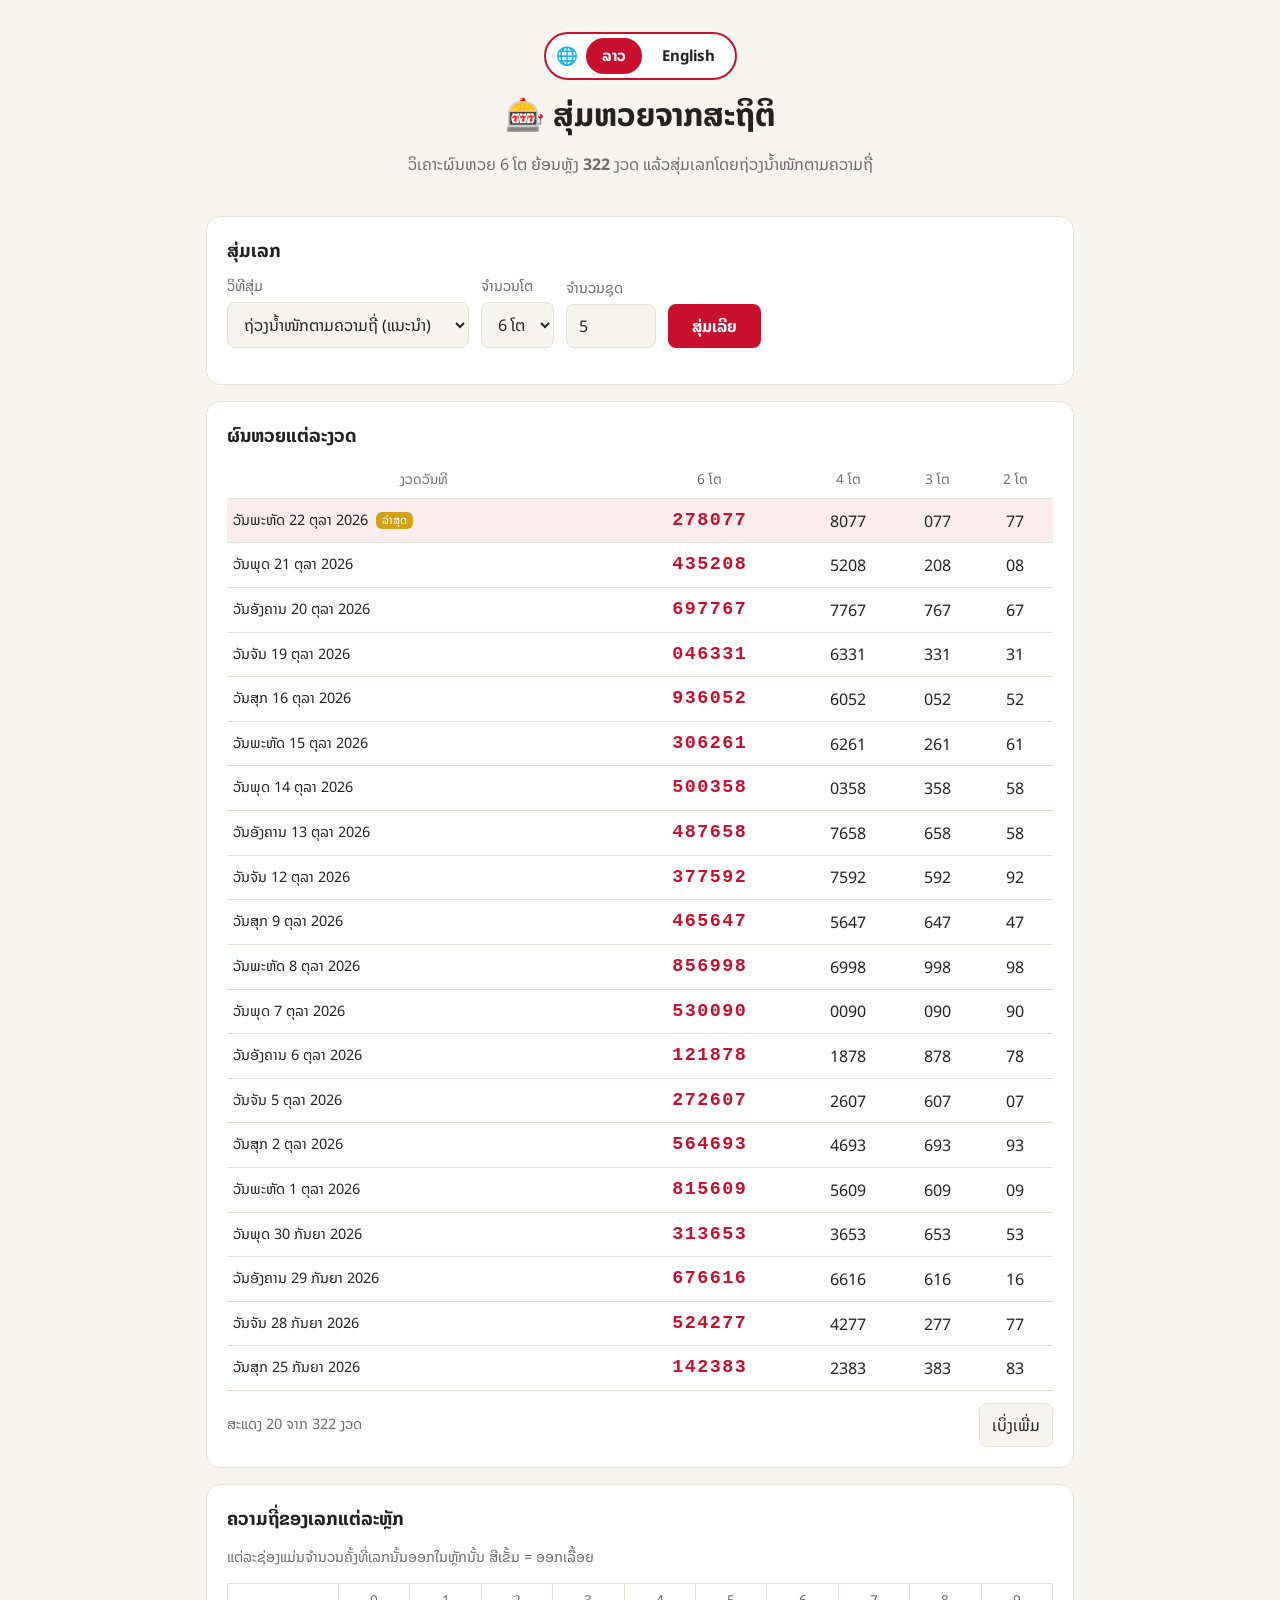
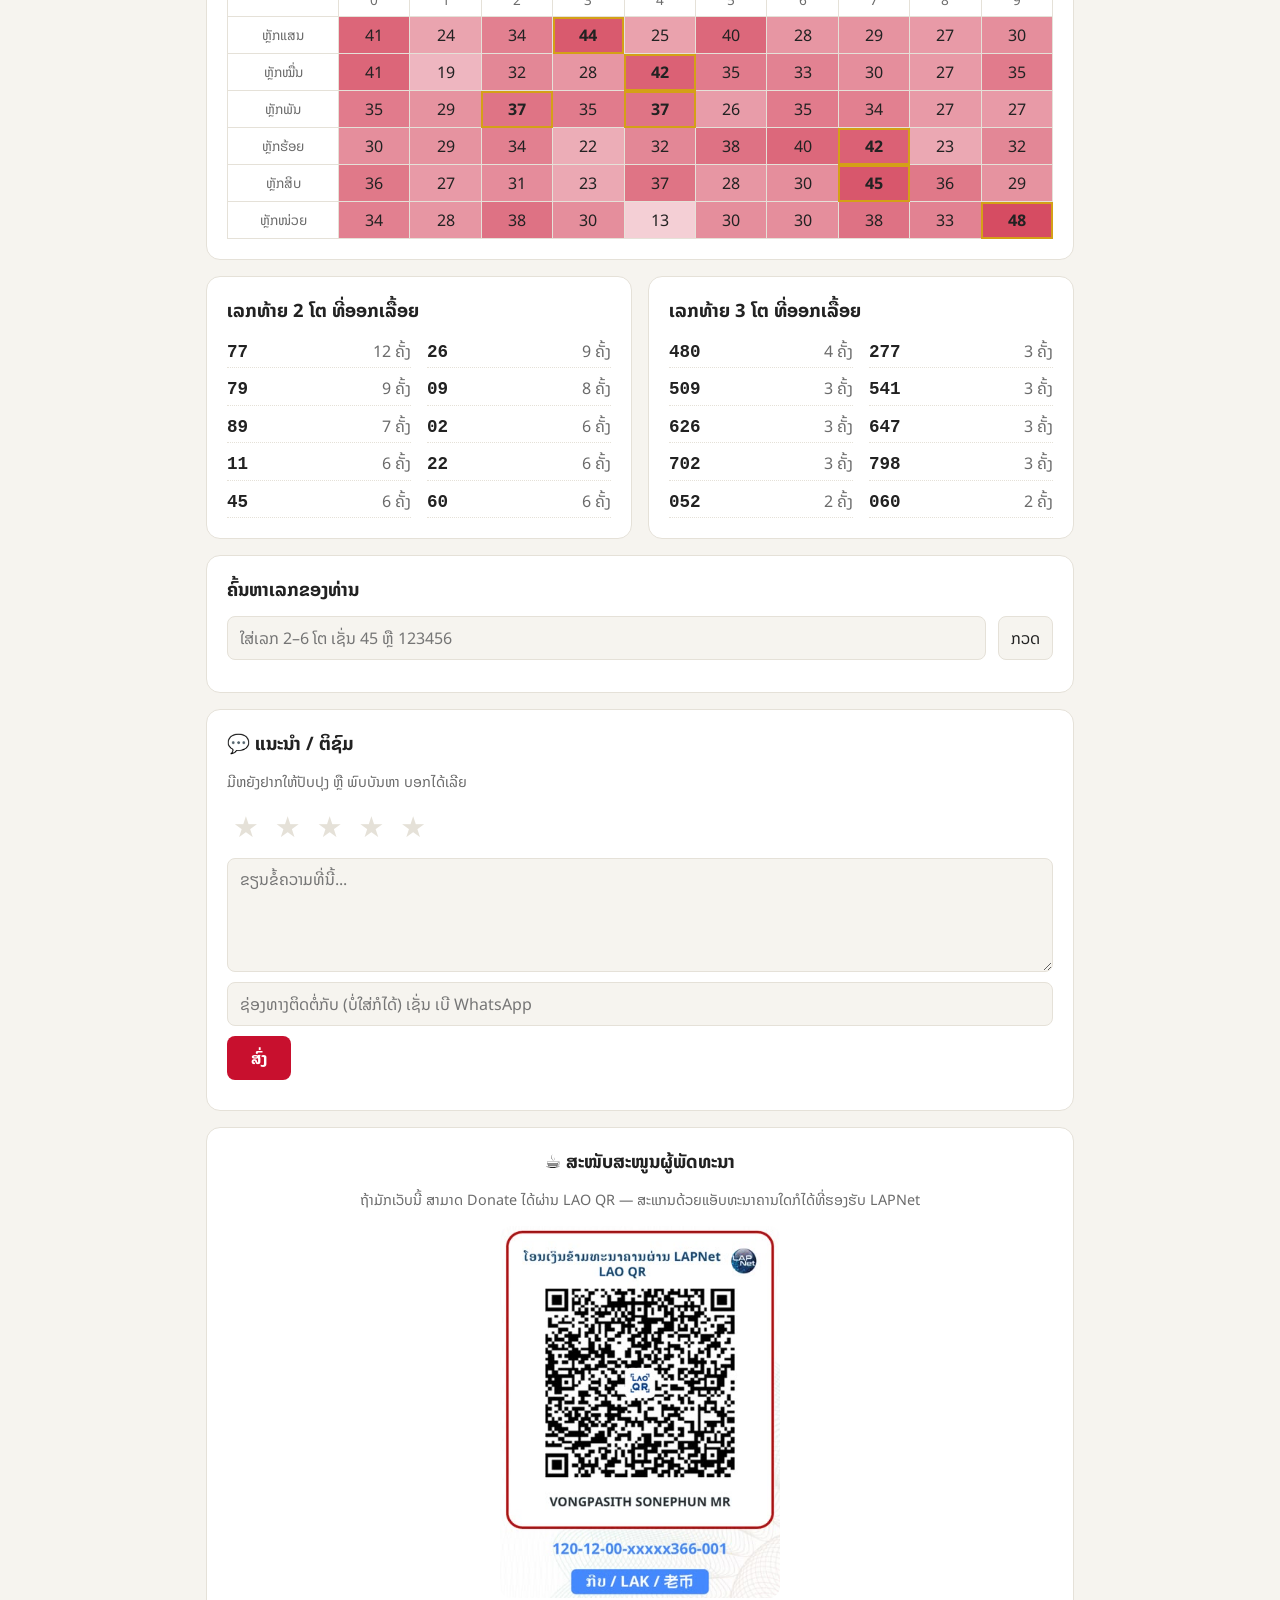
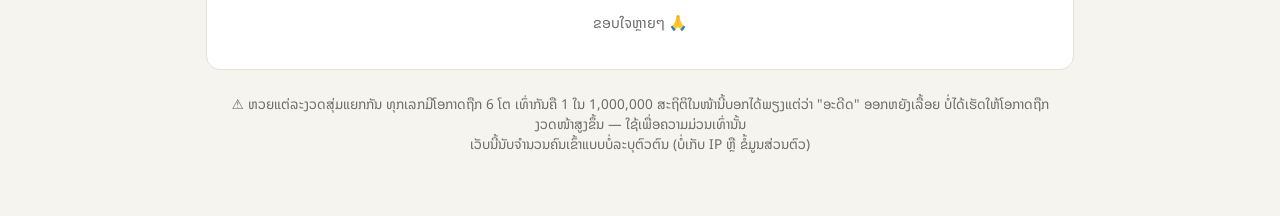
==== commit ae4596f9: "Make the language switch easy to find Replace the small corner button with a centred 🌐 ລາວ | English" ====
--- a/index.html
+++ b/index.html
@@ -17,11 +17,15 @@
   <meta name="twitter:card" content="summary_large_image">
   <link rel="preconnect" href="https://fonts.googleapis.com">
   <link rel="stylesheet" href="https://fonts.googleapis.com/css2?family=Noto+Sans+Lao:wght@400;700&display=swap">
-  <link rel="stylesheet" href="style.css?v=202610231100">
+  <link rel="stylesheet" href="style.css?v=202610231200">
 </head>
 <body>
   <header>
-    <button id="langBtn" class="lang-btn" type="button">EN</button>
+    <div class="lang-switch" role="group" aria-label="ພາສາ / Language">
+      <span aria-hidden="true">🌐</span>
+      <button type="button" data-lang="lo" lang="lo">ລາວ</button>
+      <button type="button" data-lang="en" lang="en">English</button>
+    </div>
     <h1 data-i18n="h1">🎰 ສຸ່ມຫວຍຈາກສະຖິຕິ</h1>
     <p class="sub" id="sub">ວິເຄາະຜົນຫວຍ 6 ໂຕ ຍ້ອນຫຼັງ <b id="drawCount">0</b> ງວດ ແລ້ວສຸ່ມເລກໂດຍຖ່ວງນ້ຳໜັກຕາມຄວາມຖີ່</p>
   </header>
@@ -132,7 +136,7 @@
   </main>
 
   <script src="data.js?v=202610221300"></script>
-  <script src="i18n.js?v=202610231100"></script>
+  <script src="i18n.js?v=202610231200"></script>
   <script src="app.js?v=202610231100"></script>
   <script src="feedback.js?v=202610231100"></script>
 </body>
--- a/style.css
+++ b/style.css
@@ -35,11 +35,17 @@
   text-align: center;
   padding: 32px 16px 8px;
 }
-/* ປຸ່ມປ່ຽນພາສາ ລາວ / EN */
-.lang-btn {
-  position: absolute; top: 10px; right: 12px;
-  min-height: 0; padding: 4px 12px; border-radius: 16px; font-size: .85rem;
-}
+/* ແຖບເລືອກພາສາ 🌐 ລາວ | English (ພາສາທີ່ໃຊ້ຢູ່ = ສີແດງ) */
+.lang-switch {
+  display: inline-flex; align-items: center; gap: 4px; margin-bottom: 14px;
+  padding: 4px; border: 2px solid var(--accent); border-radius: 999px; background: var(--card);
+}
+.lang-switch span { padding: 0 4px 0 6px; font-size: 1.1rem; }
+.lang-switch button {
+  min-height: 36px; padding: 4px 16px; border: 0; border-radius: 999px;
+  background: transparent; color: var(--text); font-size: 15px; font-weight: bold;
+}
+.lang-switch button.on { background: var(--accent); color: #fff; }
 h1 { margin: 0; font-size: clamp(1.4rem, 6vw, 2rem); line-height: 1.3; }
 h2 { margin: 0 0 12px; font-size: 1.15rem; }
 .sub, .hint { color: var(--muted); }
